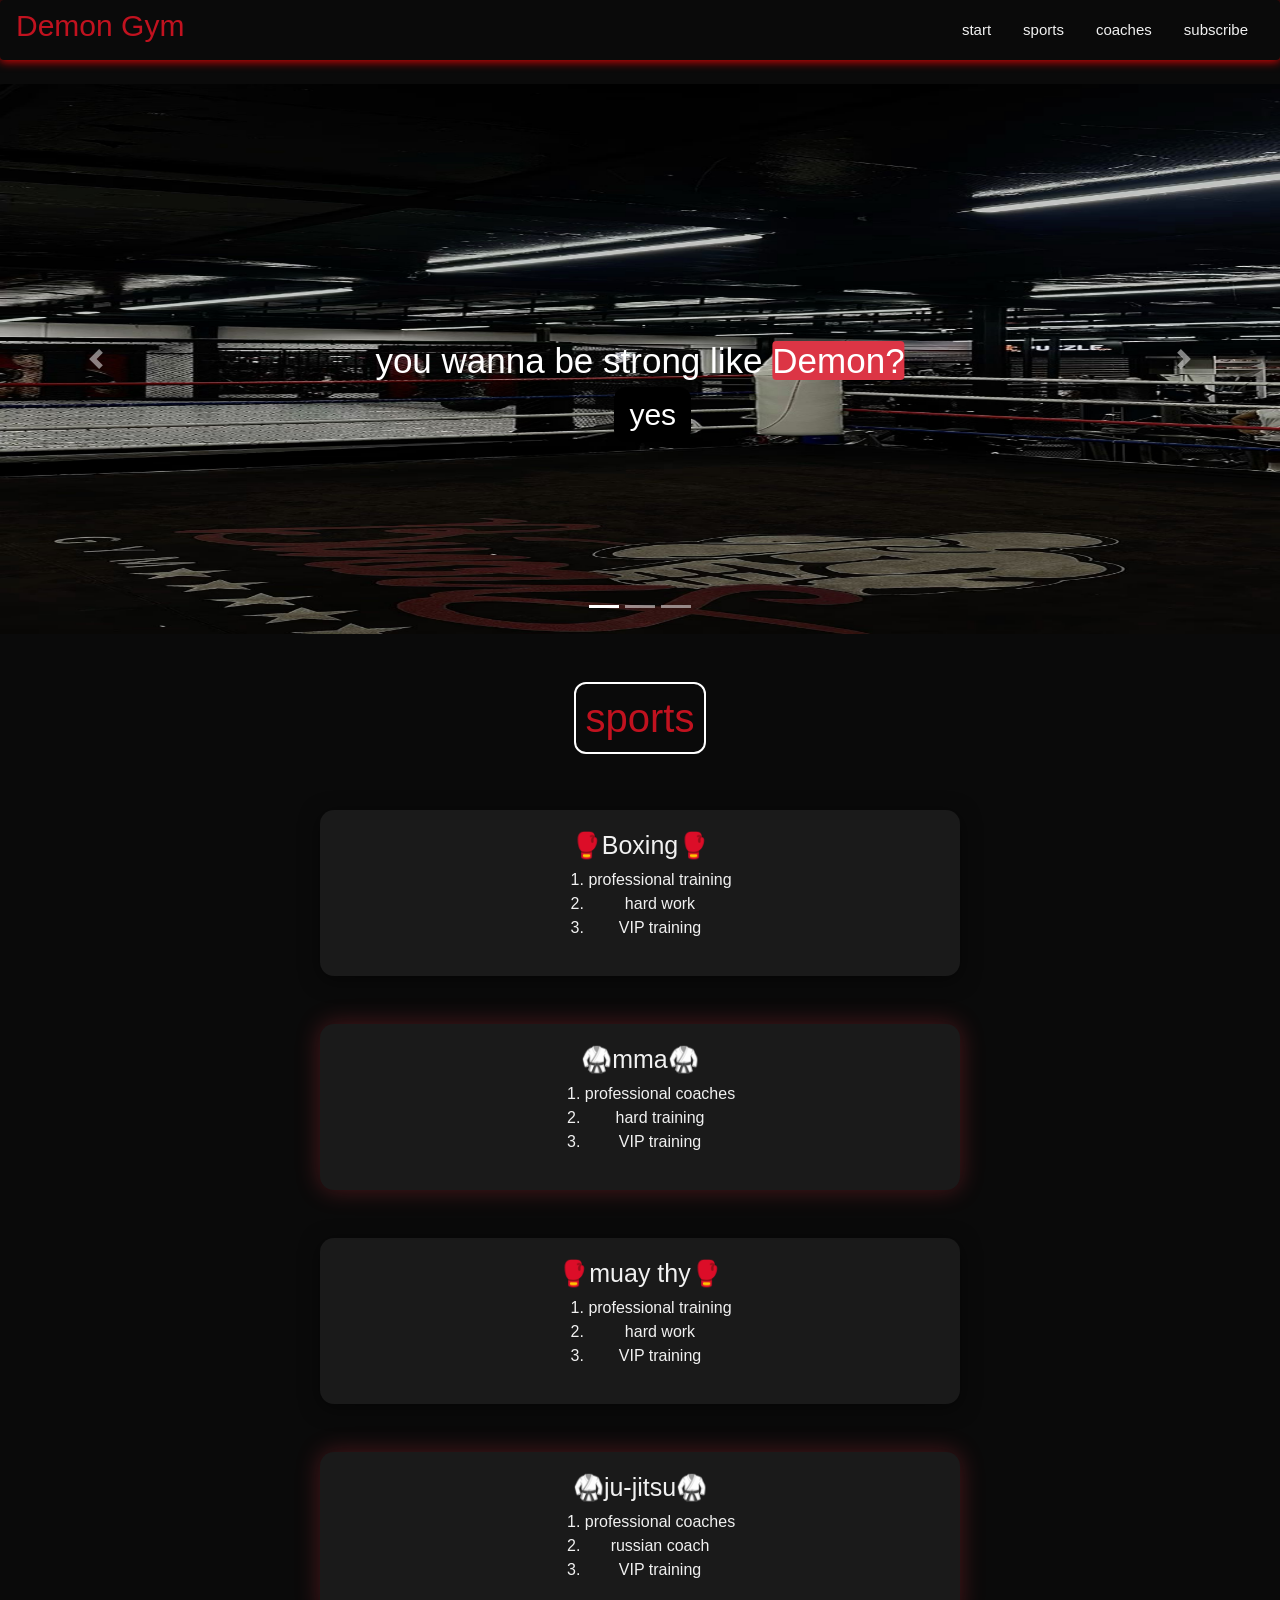
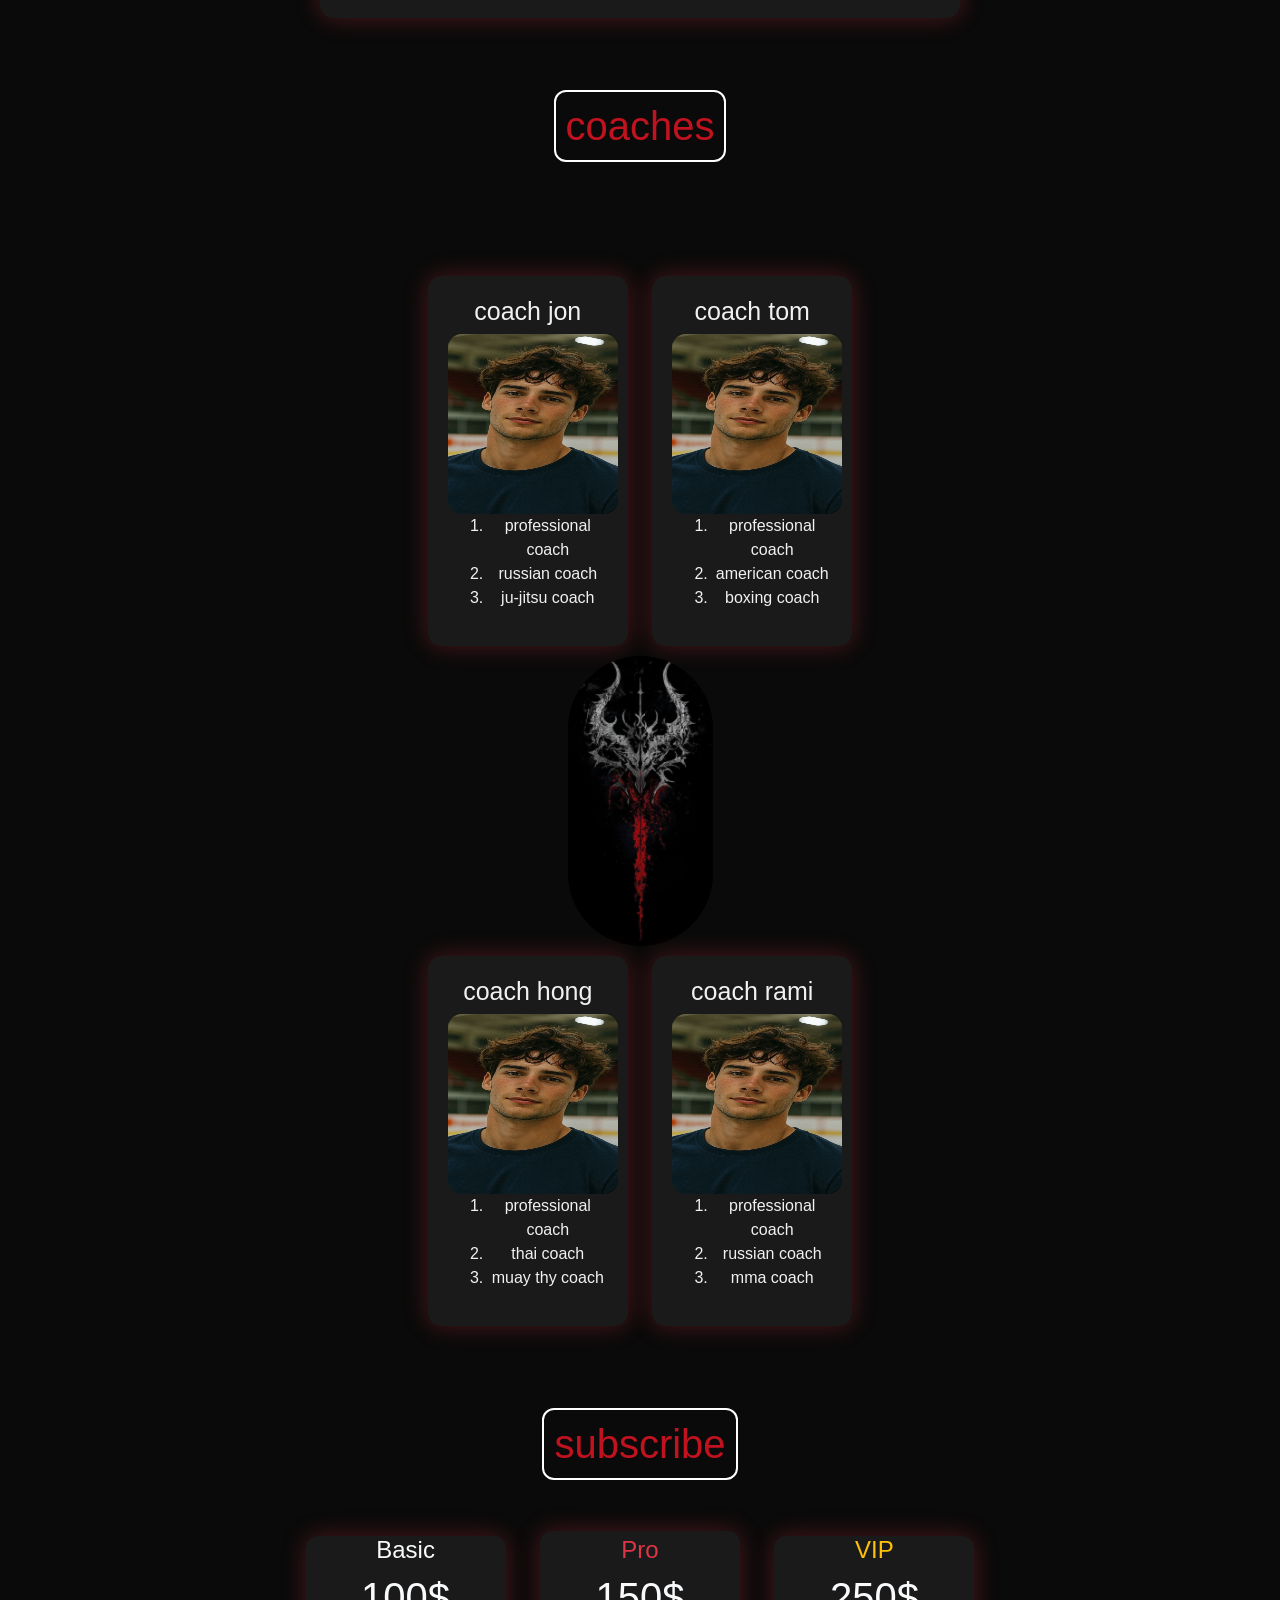
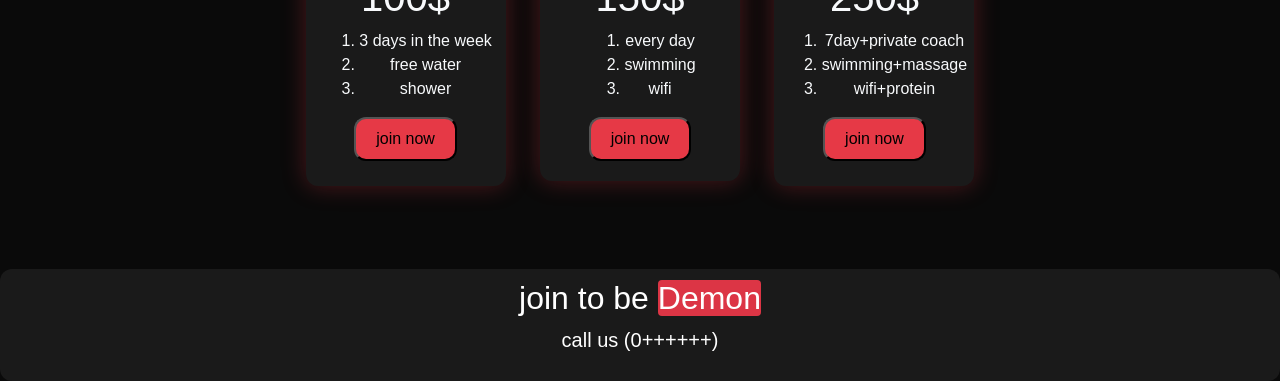
==== index.html @ 1b1bb08b "Add files via upload" ====
<!DOCTYPE html>
<html lang="en">

<head>
    <meta charset="UTF-8">
    <meta name="viewport" content="width=device-width, initial-scale=1.0">
    <link rel="stylesheet" href="css/bootstrap.css">
    <script src="js/jquery.slim.3.7.1.js"></script>
    <script src="js/jquery3.7.1.js"></script>
    <script src="js/bootstrap.bundle.js"></script>
    <title>demon Gym</title>
    <style>
        html{
            scroll-behavior: smooth;
        }
        body {
            background-color: #0a0a0a;
            

        }

        a {
            color: black;
            font-size: 15px;
        }

        #demo h2 {
            width: 100%;
            color: aquamarine;
        }
        #li a:hover{
            color: red;
            transform: scale(1.1);
            
        }
        #li{
            
            display: inline-block;
            color: white;
            background-color: rgb(0, 0, 0); 
            border-radius: 12px;
        }
        #li a{
            color: white;
            font-size: clamp(18px,4vw,30px);
            padding: 5px 15px 5px 15px;
            text-decoration: none;
            transition: 0.3s;
            display: inline-block;
        }
        a:hover{
            transform: scale(1.1);
        }
        #card1{
            
            width: 50%;
            text-align: center;
            margin: auto;
        }
        #s1{
        
         background-color: #1a1a1a;
         border-radius: 14px;
         padding: 20px;
         
         text-align: center;
         box-shadow: 0 4px 20px rgba(0, 0, 0, 0.5);
         color: #f1f1f1;
        }
        #s2{
            
            background-color: #1a1a1a;
            border-radius: 14px;
            padding: 20px;
            
            text-align: center;
            box-shadow: 0 0 25px rgba(230, 57, 70, 0.3);
            color: #f1f1f1;
        }
        ol{
            display: inline-block;
        }
        #s1:hover{
            transform: scaleY(1.1);
        }
         #s2:hover{
            transform: scaleY(1.1);
        }
        .a1{
         display: inline-block;
         background-color: #1a1a1a;
         border-radius: 14px;
         padding: 20px;
         width: 200px;
         text-align: center;
         box-shadow: 0 0 25px rgba(230, 57, 70, 0.3);
         color: #f1f1f1;
         margin: 10px;
         
        }
        .a2{
         display: inline-block;
         background-color: #1a1a1a;
         border-radius: 14px;
         padding: 20px;
         width: 200px;
         text-align: center;
         box-shadow: 0 0 25px rgba(230, 57, 70, 0.3);
         color: #f1f1f1;
         margin: 10px;
         
        }
        .im img{
            width:"350px";
            height: 290px;
            border-radius: 200px;
             display: inline-block;
             
            
            
        }
        .a3{
            display: inline-block;  
         background-color: #1a1a1a;
         border-radius: 14px;
         padding: 20px;
         width: 200px;
         text-align: center;
         box-shadow: 0 0 25px rgba(230, 57, 70, 0.3);
         color: #f1f1f1;
        margin: 10px;
        }
        .a4{
         display: inline-block;
         background-color: #1a1a1a;
         border-radius: 14px;
         padding: 20px;
         width: 200px;
         text-align: center;
         box-shadow: 0 0 25px rgba(230, 57, 70, 0.3);
         color: #f1f1f1;
         margin: 10px;
        }
          .s3{
            color: #f8fafc;
            
            display: inline-block;
            width: 200px;
            height: 250px;
            background-color: #1a1a1a;
            border-radius: 12px;
            margin: 15px;
            box-shadow: 0 0 25px rgba(230, 57, 70, 0.3);
            
        }
        ol{
            text-align: center;
            display: inline-block;
        }
       .s3:hover{
        transform: translateY(-5px);
       }
        .bot button{
            background-color:#e63946;
            border-radius: 12px;
            padding: 8px 20px;
            width: auto;
            cursor: pointer;
        }
        .bot:hover{
            transform: translateY(-1px);
        }
        footer{
        background-color: #1a1a1a; 
        text-align: center; 
        color: #ffffff;    
        font-size: 20px;
        border-radius: 12px; 
        padding: 10px;
        }
    </style>
</head>

<body>
    <div>
        <nav class="navbar navbar-expand-sm  rounded d-flex justify-content-between" style="color: #111111; box-shadow: 0 2px 10px rgba(255, 5, 5, 0.8)">
            <h1 style="font-size: 30px; color: #C1121F;">Demon Gym</h1>
            <div class=" rounded">
                <ul class="navbar-nav d-flex flex-row">
                    <li class="nav-item mx-2"> <a class="nav-link" href="#e1" style="color: #f1f1f1">start</a> </li>
                    <li class="nav-item mx-2"> <a class="nav-link" href="#e2" style="color: #f1f1f1">sports</a> </li>
                    <li class="nav-item mx-2"> <a class="nav-link" href="#e3" style="color: #f1f1f1">coaches</a> </li>
                    <li class="nav-item mx-2"> <a class="nav-link" href="#e4" style="color: #f1f1f1">subscribe</a> </li>
                </ul>
        </nav>
     </div>
     </div> <br>
   
    <div id="demo" class="carousel slide" data-ride="carousel" style="position: relative; width: 100%;" itemid="e1">
        <ul class="carousel-indicators">
            <li data-target="#demo" data-slide-to="0" class="active"></li>
            <li data-target="#demo" data-slide-to="1"></li>
            <li data-target="#demo" data-slide-to="2"></li>
        </ul>
        <div class="carousel-inner">
            <div class="carousel-item active"><img src="images/Boxing(JPG).jpg" alt="" width="100%" height="550"></div>
            <div class="carousel-item"><img src="images/_sofiiiliiikoo_(JPG).jpg" alt="" width="100%" height="550">
            </div>
            <div class="carousel-item"><img src="images/Tauan Feitoza(JPG).jpg" alt="" width="100%" height="550"></div>
        </div> <a class="carousel-control-prev" href="#demo" data-slide="prev"> <span
                class="carousel-control-prev-icon"></span> </a> <a class="carousel-control-next" href="#demo"
            data-slide="next"> <span class="carousel-control-next-icon"></span> </a>
        <div style="position: absolute; bottom: 40%; left: 50%; ">
            <h2 style="color: white; font-size: clamp(20px,4vw,35px); white-space:nowrap; transform:translateX(-50%);">you wanna be strong like <span
                    class="bg-danger rounded">Demon?</span> </h2><br>
        </div>
        <div style="position: absolute; bottom: 35%; left: 48%; " id="li"> <a href="#e4">yes</a> </div>
    </div>
    </div>
    </div>
    <br><br>
    <!-- shapter2 -->
     <div class="text-center">
     <h1 style="  border: 2px solid white; display: inline-block; color:#C1121F ; padding: 10px; border-radius: 12px;" id="e2">sports</h1>
     </div>
     <br><br>
     <div id="card1" class="text-center">
    <div id="s1">
        <h2 style="text-align: center; font-size: 25px">🥊Boxing🥊</h2>
           <ol>
             <li>professional training </li>
             <li>hard work</li>
             <li>VIP training</li>
            </ol>
        </div>
        <br><br>
        <div id="s2">
                 <h2 style="text-align: center;font-size: 25px ">🥋mma🥋</h2>
            <ol>
                <li>professional coaches</li>
                <li>hard training</li>
                <li>VIP training</li>
            </ol>
             </div>
             <br><br>
              <div id="s1">
        <h2 style="text-align: center; font-size: 25px;">🥊muay thy🥊</h2>
           <ol>
             <li>professional training </li>
             <li>hard work</li>
             <li>VIP training</li>
            </ol>
        </div>
        <br><br>
        <div id="s2">
                 <h2 style="text-align: center; font-size: 25px">🥋ju-jitsu🥋</h2>
            <ol>
                <li>professional coaches</li>
                <li>russian coach</li>
                <li>VIP training</li>
            </ol>
             </div>
     </div>
     <br><br><br>
     <!-- shapter3 -->
      <div class="text-center">
        <h1 style="  border: 2px solid white; display: inline-block; color:#C1121F ;  padding: 10px; border-radius: 12px;" id="e3">coaches</h1>
        </div>
        <br><br>
      <div class="text-center">
        <br><br>
        <div class="a1">
                <h2 style="text-align: center; font-size: 25px">coach jon</h2>
            <img src="images/5861453328007499520.jpg" alt="" width="170px" height="180px" style="border-radius: 14px; display: inline-block;">
            
            <ol>
                <li>professional coach</li>
                <li>russian coach</li>
                <li>ju-jitsu coach</li>
            </ol>

             
            </div>
                 <div class="a2">
                <h2 style="text-align: center; font-size: 25px">coach tom</h2>
            <img src="images/5861453328007499520.jpg" alt="" width="170px" height="180px" style="border-radius: 14px; display: inline-block; ">
            
            <ol>
                <li>professional coach</li>
                <li>american coach</li>
                <li>boxing coach</li>
            </ol>
          
            </div>

            
              <div class="im">
                <img src="images/5850385059846754343.jpg" alt="" >
            </div>
            
                 <div class="a3">
                <h2 style="text-align: center; font-size: 25px">coach hong</h2>
            <img src="images/5861453328007499520.jpg" alt="" width="170px" height="180px" style="border-radius: 14px; display: inline-block; ">
            
            <ol>
                <li>professional coach</li>
                <li>thai coach</li>
                <li>muay thy coach</li>
            </ol>
          
            </div>
                 <div class="a4">
                <h2 style="text-align: center; font-size: 25px">coach rami</h2>
            <img src="images/5861453328007499520.jpg" alt="" width="170px" height="180px" style="border-radius: 14px; display: inline-block; ">
            
            <ol>
                <li>professional coach</li>
                <li>russian coach</li>
                <li>mma coach</li>
            </ol>
          
            </div>
            
            

      </div>
      <br><br><br>
      <!-- shapter4 -->
       <div class="text-center">
        <h1 style="  border: 2px solid white; display: inline-block; color:#C1121F ; padding: 10px; border-radius: 12px;" id="e4">subscribe</h1>
        </div>
        <section class="text-center container table p-1" id="a2">
       
        <br>
     <div class="s3">
        <h4>Basic</h4>
        <h1>100$</h1>
        <ol>
            <li>3 days in the week</li>
            <li>free water</li>
            <li>shower</li>
        </ol><br>
        <div class="bot">
        <button >join now</button>
        </div>
     </div>
    
     <div class="s3" style=" padding: 5px 0 5px 0;">
        <h4 class="text-danger">Pro</h4>
        <h1>150$</h1>
        <ol>
            <li> every day</li>
            <li>swimming</li>
            <li>wifi</li>
        </ol> <br>
        <div class="bot">
        <button >join now</button>
        </div>
     </div>
      <div class="s3">
        <h4 class="text-warning">VIP</h4>
        <h1>250$</h1>
        <ol>
            <li>  7day+private coach</li>
            <li>swimming+massage</li>
            <li>wifi+protein</li>
        </ol> <br>
        <div class="bot">
        <button >join now</button>
        </div>
     </div>
     </section>
     <br><br>
     <!-- shapter5 -->
      
      <footer>
        <h2>join to be <span class="bg-danger rounded">Demon</span></h2>
        <p>call us (0++++++)</p>
      </footer>
      
</body>

</html>
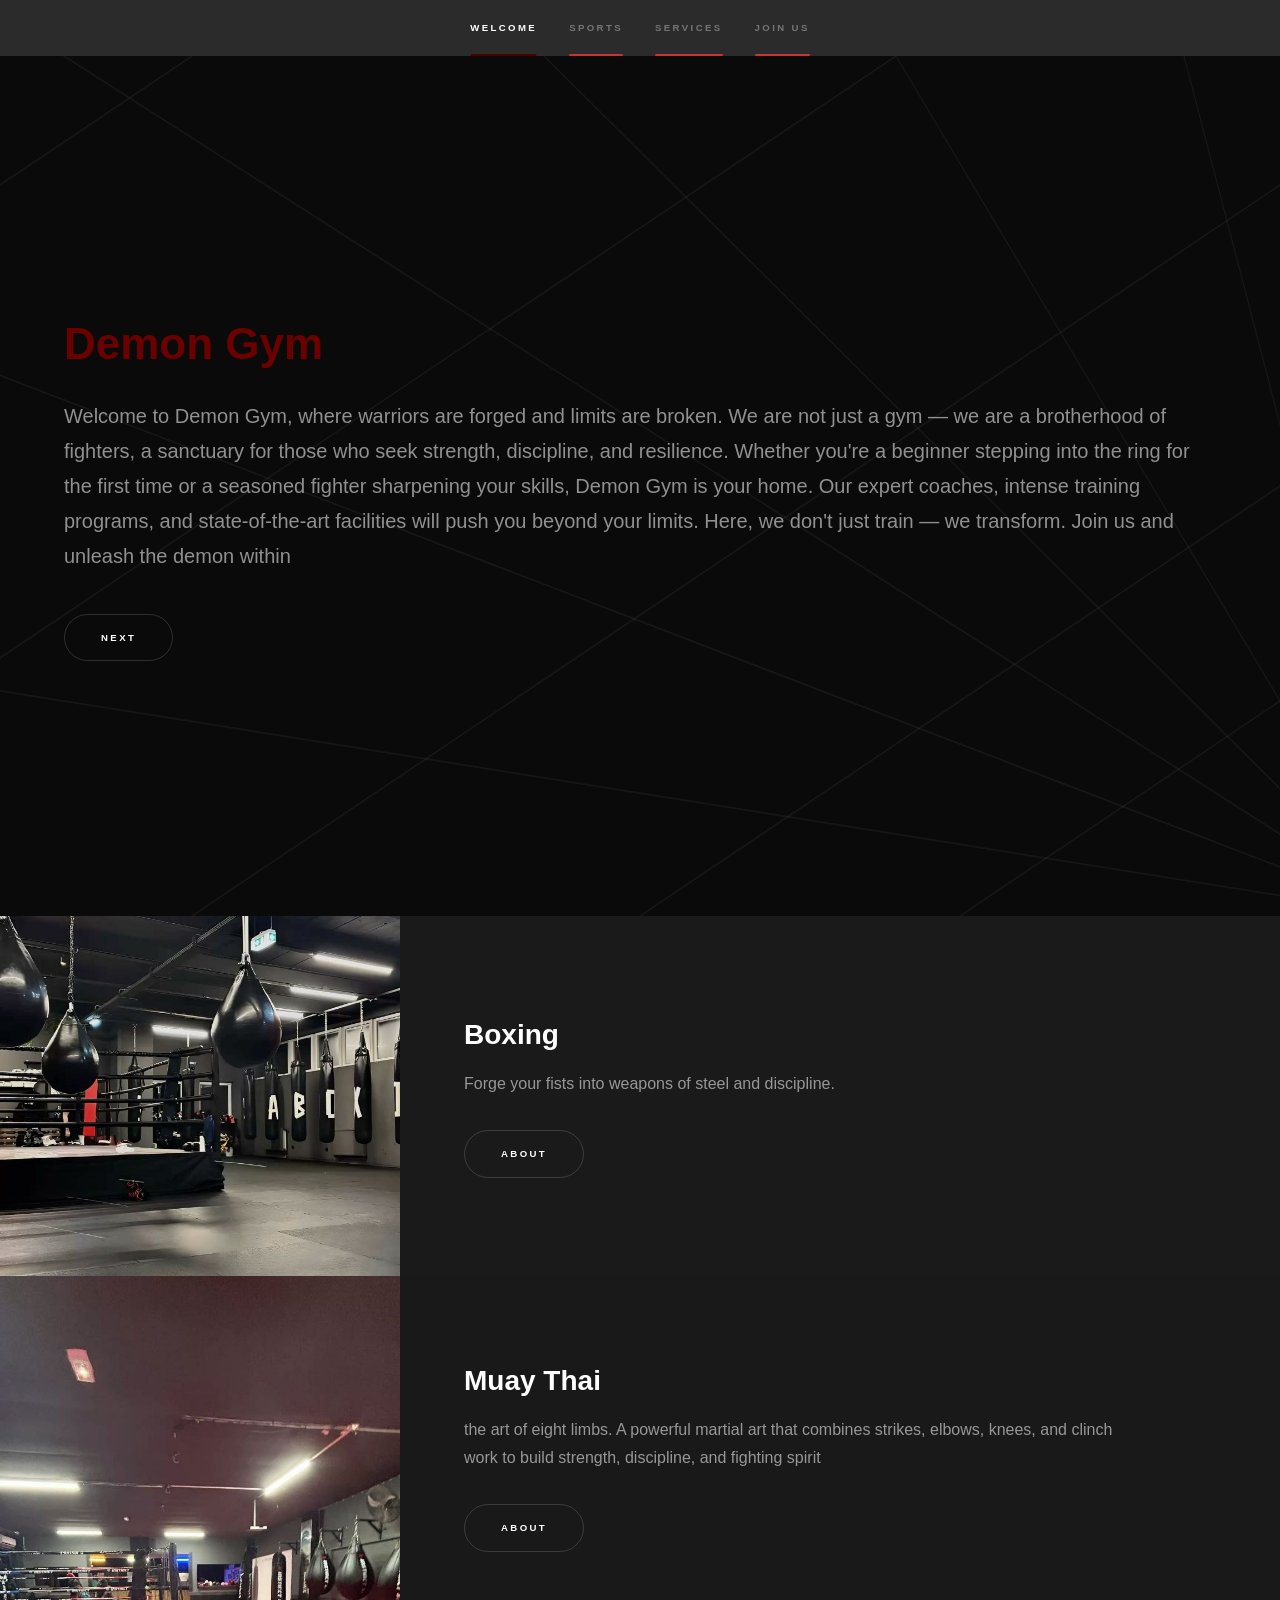
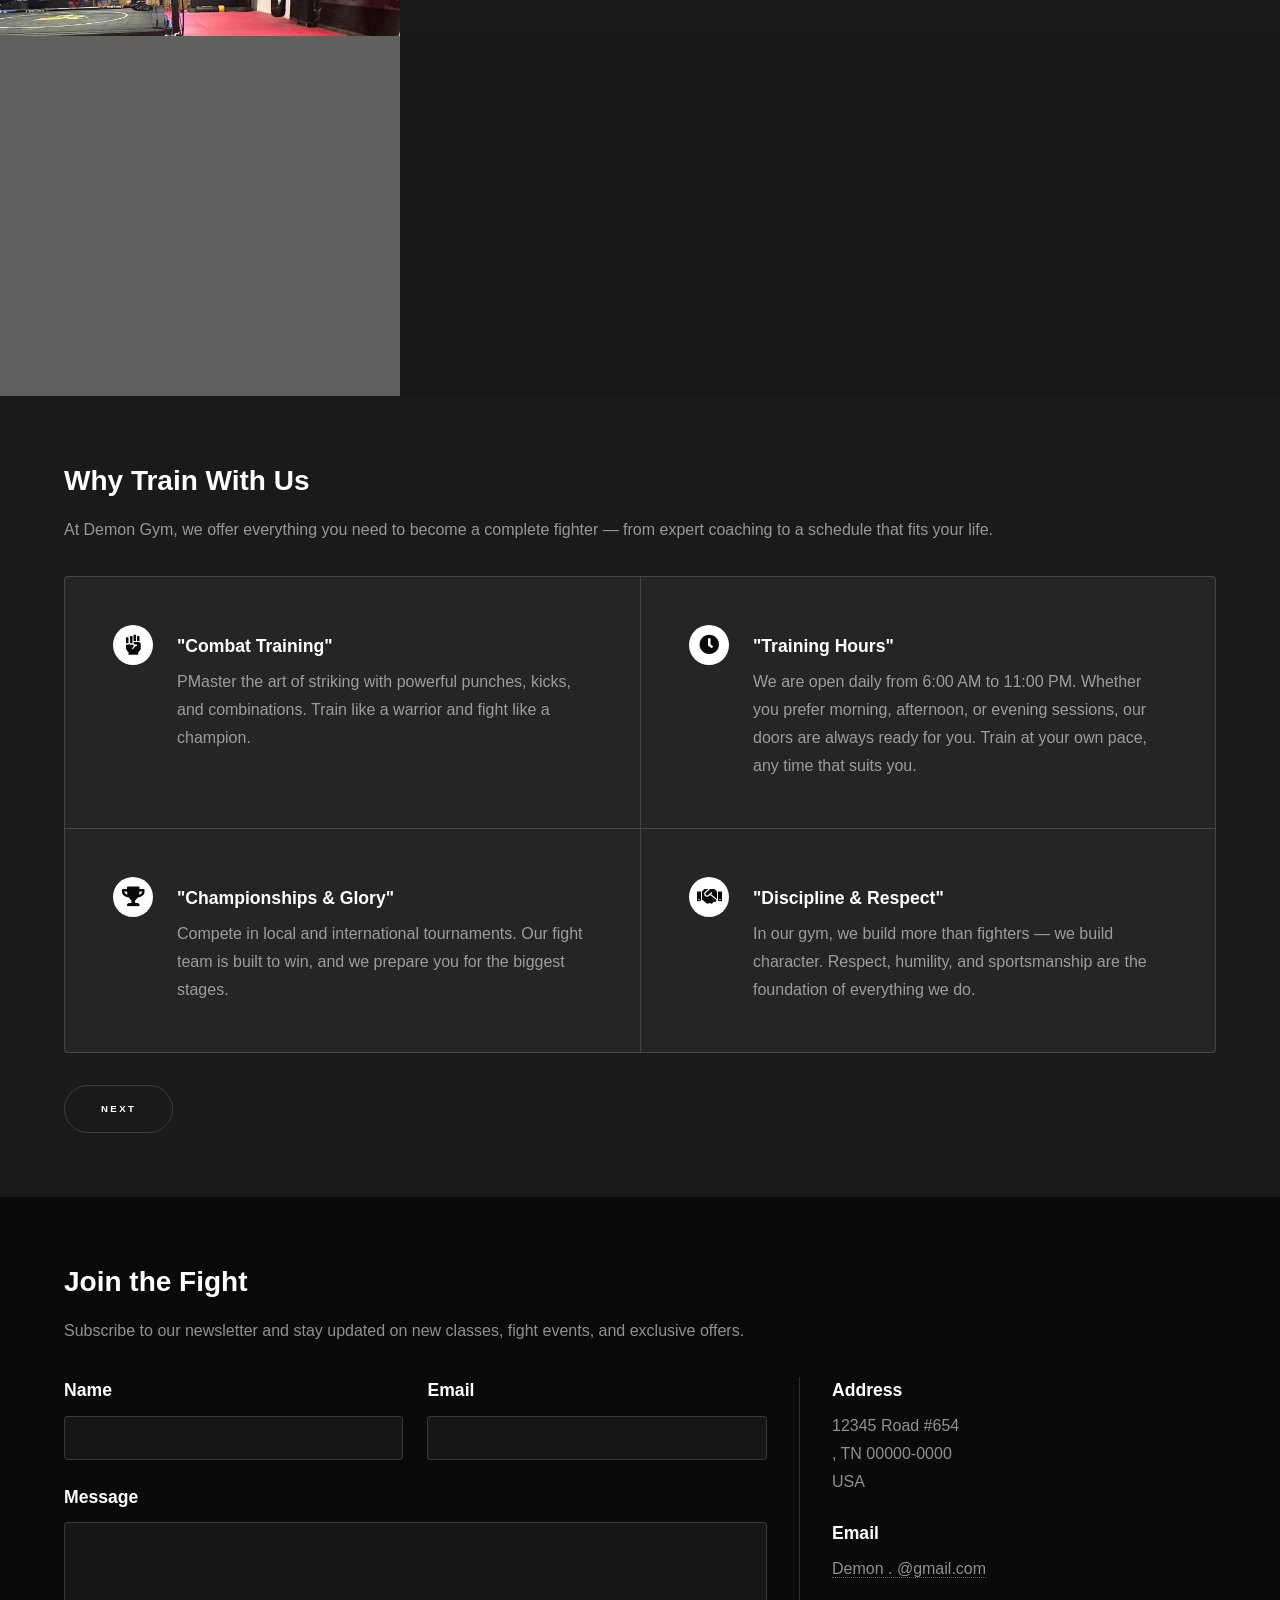
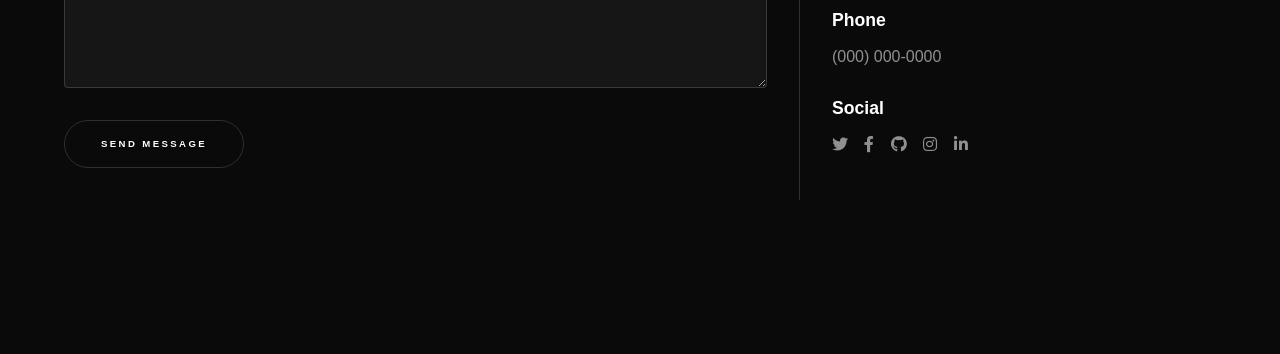
==== commit a0c9b5ef: "Add files via upload" ====
--- a/index.html
+++ b/index.html
@@ -1,383 +1,199 @@
-<!DOCTYPE html>
-<html lang="en">
+<!DOCTYPE HTML>
+<!--
+	Hyperspace by HTML5 UP
+	html5up.net | @ajlkn
+	Free for personal and commercial use under the CCA 3.0 license (html5up.net/license)
+-->
+<html>
+	<head>
+		<title>Demon Gym - Unleash Your Inner Beast</title>
+		<meta charset="utf-8" />
+		<meta name="viewport" content="width=device-width, initial-scale=1, user-scalable=no" />
+		<link rel="stylesheet" href="assets/css/main.css" />
+		<noscript><link rel="stylesheet" href="assets/css/noscript.css" /></noscript>
+	</head>
+	<body class="is-preload">
 
-<head>
-    <meta charset="UTF-8">
-    <meta name="viewport" content="width=device-width, initial-scale=1.0">
-    <link rel="stylesheet" href="css/bootstrap.css">
-    <script src="js/jquery.slim.3.7.1.js"></script>
-    <script src="js/jquery3.7.1.js"></script>
-    <script src="js/bootstrap.bundle.js"></script>
-    <title>demon Gym</title>
-    <style>
-        html{
-            scroll-behavior: smooth;
-        }
-        body {
-            background-color: #0a0a0a;
-            
+		<!-- Sidebar -->
+			<section id="sidebar">
+				<div class="inner">
+					<nav>
+						<ul>
+							<li><a href="#intro">Welcome</a></li>
+							<li><a href="#one">Sports</a></li>
+							<li><a href="#two">Services</a></li>
+							<li><a href="#three">join us</a></li>
+						</ul>
+					</nav>
+				</div>
+			</section>
 
-        }
+		<!-- Wrapper -->
+			<div id="wrapper">
 
-        a {
-            color: black;
-            font-size: 15px;
-        }
+				<!-- Intro -->
+					<section id="intro" class="wrapper style1 fullscreen fade-up">
+						<div class="inner">
+							<h1 style="color: #6B0000;">Demon Gym</h1>
+							<p>Welcome to Demon Gym, where warriors are forged and limits are broken. We are not just a gym — we are a brotherhood of fighters, a sanctuary for those who seek strength, discipline, and resilience. Whether you're a beginner stepping into the ring for the first time or a seasoned fighter sharpening your skills, Demon Gym is your home. Our expert coaches, intense training programs, and state-of-the-art facilities will push you beyond your limits. Here, we don't just train — we transform. Join us and unleash the demon within</p>
+							<ul class="actions">
+								<li><a href="#one" class="button scrolly">Next</a></li>
+							</ul>
+						</div>
+					</section>
 
-        #demo h2 {
-            width: 100%;
-            color: aquamarine;
-        }
-        #li a:hover{
-            color: red;
-            transform: scale(1.1);
-            
-        }
-        #li{
-            
-            display: inline-block;
-            color: white;
-            background-color: rgb(0, 0, 0); 
-            border-radius: 12px;
-        }
-        #li a{
-            color: white;
-            font-size: clamp(18px,4vw,30px);
-            padding: 5px 15px 5px 15px;
-            text-decoration: none;
-            transition: 0.3s;
-            display: inline-block;
-        }
-        a:hover{
-            transform: scale(1.1);
-        }
-        #card1{
-            
-            width: 50%;
-            text-align: center;
-            margin: auto;
-        }
-        #s1{
-        
-         background-color: #1a1a1a;
-         border-radius: 14px;
-         padding: 20px;
-         
-         text-align: center;
-         box-shadow: 0 4px 20px rgba(0, 0, 0, 0.5);
-         color: #f1f1f1;
-        }
-        #s2{
-            
-            background-color: #1a1a1a;
-            border-radius: 14px;
-            padding: 20px;
-            
-            text-align: center;
-            box-shadow: 0 0 25px rgba(230, 57, 70, 0.3);
-            color: #f1f1f1;
-        }
-        ol{
-            display: inline-block;
-        }
-        #s1:hover{
-            transform: scaleY(1.1);
-        }
-         #s2:hover{
-            transform: scaleY(1.1);
-        }
-        .a1{
-         display: inline-block;
-         background-color: #1a1a1a;
-         border-radius: 14px;
-         padding: 20px;
-         width: 200px;
-         text-align: center;
-         box-shadow: 0 0 25px rgba(230, 57, 70, 0.3);
-         color: #f1f1f1;
-         margin: 10px;
-         
-        }
-        .a2{
-         display: inline-block;
-         background-color: #1a1a1a;
-         border-radius: 14px;
-         padding: 20px;
-         width: 200px;
-         text-align: center;
-         box-shadow: 0 0 25px rgba(230, 57, 70, 0.3);
-         color: #f1f1f1;
-         margin: 10px;
-         
-        }
-        .im img{
-            width:"350px";
-            height: 290px;
-            border-radius: 200px;
-             display: inline-block;
-             
-            
-            
-        }
-        .a3{
-            display: inline-block;  
-         background-color: #1a1a1a;
-         border-radius: 14px;
-         padding: 20px;
-         width: 200px;
-         text-align: center;
-         box-shadow: 0 0 25px rgba(230, 57, 70, 0.3);
-         color: #f1f1f1;
-        margin: 10px;
-        }
-        .a4{
-         display: inline-block;
-         background-color: #1a1a1a;
-         border-radius: 14px;
-         padding: 20px;
-         width: 200px;
-         text-align: center;
-         box-shadow: 0 0 25px rgba(230, 57, 70, 0.3);
-         color: #f1f1f1;
-         margin: 10px;
-        }
-          .s3{
-            color: #f8fafc;
-            
-            display: inline-block;
-            width: 200px;
-            height: 250px;
-            background-color: #1a1a1a;
-            border-radius: 12px;
-            margin: 15px;
-            box-shadow: 0 0 25px rgba(230, 57, 70, 0.3);
-            
-        }
-        ol{
-            text-align: center;
-            display: inline-block;
-        }
-       .s3:hover{
-        transform: translateY(-5px);
-       }
-        .bot button{
-            background-color:#e63946;
-            border-radius: 12px;
-            padding: 8px 20px;
-            width: auto;
-            cursor: pointer;
-        }
-        .bot:hover{
-            transform: translateY(-1px);
-        }
-        footer{
-        background-color: #1a1a1a; 
-        text-align: center; 
-        color: #ffffff;    
-        font-size: 20px;
-        border-radius: 12px; 
-        padding: 10px;
-        }
-    </style>
-</head>
+				<!-- One -->
+					<section id="one" class="wrapper style2 spotlights">
+						<section>
+							<a href="#" class="image"><img src="images/5963151088355577092.jpg" alt="" data-position="center center" /></a>
+							<div class="content">
+								<div class="inner">
+									<h2>Boxing</h2>
+									<p>Forge your fists into weapons of steel and discipline.</p>
+									<ul class="actions">
+										<li><a href="step1.html" class="button">about</a></li>
+									</ul>
+								</div>
+							</div>
+						</section>
+						<section>
+							<a href="#" class="image"><img src="images/5963151088355577091.jpg" alt="" data-position="top center" /></a>
+							<div class="content">
+								<div class="inner">
+									<h2>Muay Thai</h2>
+									<p>the art of eight limbs. A powerful martial art that combines strikes, elbows, knees, and clinch work to build strength, discipline, and fighting spirit</p>
+									<ul class="actions">
+										<li><a href="step2.html" class="button">about</a></li>
+									</ul>
+								</div>
+							</div>
+						</section>
+						<section>
+							<a href="#" class="image"><img src="images/5963151088355577093.jpg" alt="" data-position="25% 25%" /></a>
+							<div class="content">
+								<div class="inner">
+									<h2>MMA</h2>
+									<p> the ultimate combat sport. A dynamic fusion of striking, grappling, and submissions from multiple martial arts disciplines, designed to build complete fighters with unmatched versatility and mental toughness."</p>
+									<ul class="actions">
+										<li><a href="step3.html" class="button">about</a></li>
+									</ul>
+								</div>
+							</div>
+						</section>
+					</section>
 
-<body>
-    <div>
-        <nav class="navbar navbar-expand-sm  rounded d-flex justify-content-between" style="color: #111111; box-shadow: 0 2px 10px rgba(255, 5, 5, 0.8)">
-            <h1 style="font-size: 30px; color: #C1121F;">Demon Gym</h1>
-            <div class=" rounded">
-                <ul class="navbar-nav d-flex flex-row">
-                    <li class="nav-item mx-2"> <a class="nav-link" href="#e1" style="color: #f1f1f1">start</a> </li>
-                    <li class="nav-item mx-2"> <a class="nav-link" href="#e2" style="color: #f1f1f1">sports</a> </li>
-                    <li class="nav-item mx-2"> <a class="nav-link" href="#e3" style="color: #f1f1f1">coaches</a> </li>
-                    <li class="nav-item mx-2"> <a class="nav-link" href="#e4" style="color: #f1f1f1">subscribe</a> </li>
-                </ul>
-        </nav>
-     </div>
-     </div> <br>
-   
-    <div id="demo" class="carousel slide" data-ride="carousel" style="position: relative; width: 100%;" itemid="e1">
-        <ul class="carousel-indicators">
-            <li data-target="#demo" data-slide-to="0" class="active"></li>
-            <li data-target="#demo" data-slide-to="1"></li>
-            <li data-target="#demo" data-slide-to="2"></li>
-        </ul>
-        <div class="carousel-inner">
-            <div class="carousel-item active"><img src="images/Boxing(JPG).jpg" alt="" width="100%" height="550"></div>
-            <div class="carousel-item"><img src="images/_sofiiiliiikoo_(JPG).jpg" alt="" width="100%" height="550">
-            </div>
-            <div class="carousel-item"><img src="images/Tauan Feitoza(JPG).jpg" alt="" width="100%" height="550"></div>
-        </div> <a class="carousel-control-prev" href="#demo" data-slide="prev"> <span
-                class="carousel-control-prev-icon"></span> </a> <a class="carousel-control-next" href="#demo"
-            data-slide="next"> <span class="carousel-control-next-icon"></span> </a>
-        <div style="position: absolute; bottom: 40%; left: 50%; ">
-            <h2 style="color: white; font-size: clamp(20px,4vw,35px); white-space:nowrap; transform:translateX(-50%);">you wanna be strong like <span
-                    class="bg-danger rounded">Demon?</span> </h2><br>
-        </div>
-        <div style="position: absolute; bottom: 35%; left: 48%; " id="li"> <a href="#e4">yes</a> </div>
-    </div>
-    </div>
-    </div>
-    <br><br>
-    <!-- shapter2 -->
-     <div class="text-center">
-     <h1 style="  border: 2px solid white; display: inline-block; color:#C1121F ; padding: 10px; border-radius: 12px;" id="e2">sports</h1>
-     </div>
-     <br><br>
-     <div id="card1" class="text-center">
-    <div id="s1">
-        <h2 style="text-align: center; font-size: 25px">🥊Boxing🥊</h2>
-           <ol>
-             <li>professional training </li>
-             <li>hard work</li>
-             <li>VIP training</li>
-            </ol>
-        </div>
-        <br><br>
-        <div id="s2">
-                 <h2 style="text-align: center;font-size: 25px ">🥋mma🥋</h2>
-            <ol>
-                <li>professional coaches</li>
-                <li>hard training</li>
-                <li>VIP training</li>
-            </ol>
-             </div>
-             <br><br>
-              <div id="s1">
-        <h2 style="text-align: center; font-size: 25px;">🥊muay thy🥊</h2>
-           <ol>
-             <li>professional training </li>
-             <li>hard work</li>
-             <li>VIP training</li>
-            </ol>
-        </div>
-        <br><br>
-        <div id="s2">
-                 <h2 style="text-align: center; font-size: 25px">🥋ju-jitsu🥋</h2>
-            <ol>
-                <li>professional coaches</li>
-                <li>russian coach</li>
-                <li>VIP training</li>
-            </ol>
-             </div>
-     </div>
-     <br><br><br>
-     <!-- shapter3 -->
-      <div class="text-center">
-        <h1 style="  border: 2px solid white; display: inline-block; color:#C1121F ;  padding: 10px; border-radius: 12px;" id="e3">coaches</h1>
-        </div>
-        <br><br>
-      <div class="text-center">
-        <br><br>
-        <div class="a1">
-                <h2 style="text-align: center; font-size: 25px">coach jon</h2>
-            <img src="images/5861453328007499520.jpg" alt="" width="170px" height="180px" style="border-radius: 14px; display: inline-block;">
-            
-            <ol>
-                <li>professional coach</li>
-                <li>russian coach</li>
-                <li>ju-jitsu coach</li>
-            </ol>
+				<!-- Two -->
+					<section id="two" class="wrapper style3 fade-up">
+						<div class="inner">
+							<h2>Why Train With Us</h2>
+							<p>At Demon Gym, we offer everything you need to become a complete fighter — from expert coaching to a schedule that fits your life.</p>
+							<div class="features">
+								<section>
+									<span class="icon solid major fa-fist-raised"></span>
+									<h3>"Combat Training"</h3>
+									<p>PMaster the art of striking with powerful punches, kicks, and combinations. Train like a warrior and fight like a champion.</p>
+								</section>
+								<section>
+									<span class="icon solid major  fa-clock"></span>
+									<h3>"Training Hours"</h3>
+									<p>We are open daily from 6:00 AM to 11:00 PM. Whether you prefer morning, afternoon, or evening sessions, our doors are always ready for you. Train at your own pace, any time that suits you.</p>
+								</section>
+								<section>
+									<span class="icon solid major  fa-trophy"></span>
+									<h3>"Championships & Glory"</h3>
+									<p>Compete in local and international tournaments. Our fight team is built to win, and we prepare you for the biggest stages.</p>
+								</section>
+								<section>
+									<span class="icon solid major fa-handshake"></span>
+									<h3>"Discipline & Respect"</h3>
+									<p>In our gym, we build more than fighters — we build character. Respect, humility, and sportsmanship are the foundation of everything we do.</p>
+								</section>
+								
+							</div>
+							<ul class="actions">
+								<li><a href="generic.html" class="button">Next</a></li>
+							</ul>
+						</div>
+					</section>
 
-             
-            </div>
-                 <div class="a2">
-                <h2 style="text-align: center; font-size: 25px">coach tom</h2>
-            <img src="images/5861453328007499520.jpg" alt="" width="170px" height="180px" style="border-radius: 14px; display: inline-block; ">
-            
-            <ol>
-                <li>professional coach</li>
-                <li>american coach</li>
-                <li>boxing coach</li>
-            </ol>
-          
-            </div>
+				<!-- Three -->
+					<section id="three" class="wrapper style1 fade-up">
+						<div class="inner">
+							<h2>Join the Fight</h2>
+							<p>Subscribe to our newsletter and stay updated on new classes, fight events, and exclusive offers.</p>
+							<div class="split style1">
+								<section>
+									<form method="post" action="#">
+										<div class="fields">
+											<div class="field half">
+												<label for="name">Name</label>
+												<input type="text" name="name" id="name" />
+											</div>
+											<div class="field half">
+												<label for="email">Email</label>
+												<input type="text" name="email" id="email" />
+											</div>
+											<div class="field">
+												<label for="message">Message</label>
+												<textarea name="message" id="message" rows="5"></textarea>
+											</div>
+										</div>
+										<ul class="actions">
+											<li><a href="" class="button submit">Send Message</a></li>
+										</ul>
+									</form>
+								</section>
+								<section>
+									<ul class="contact">
+										<li>
+											<h3>Address</h3>
+											<span>12345  Road #654<br />
+										     , TN 00000-0000<br />
+											USA</span>
+										</li>
+										<li>
+											<h3>Email</h3>
+											<a href="#">Demon . @gmail.com</a>
+										</li>
+										<li>
+											<h3>Phone</h3>
+											<span>(000) 000-0000</span>
+										</li>
+										<li>
+											<h3>Social</h3>
+											<ul class="icons">
+												<li><a href="#" class="icon brands fa-twitter"><span class="label">Twitter</span></a></li>
+												<li><a href="#" class="icon brands fa-facebook-f"><span class="label">Facebook</span></a></li>
+												<li><a href="#" class="icon brands fa-github"><span class="label">GitHub</span></a></li>
+												<li><a href="#" class="icon brands fa-instagram"><span class="label">Instagram</span></a></li>
+												<li><a href="#" class="icon brands fa-linkedin-in"><span class="label">LinkedIn</span></a></li>
+											</ul>
+										</li>
+									</ul>
+								</section>
+							</div>
+						</div>
+					</section>
 
-            
-              <div class="im">
-                <img src="images/5850385059846754343.jpg" alt="" >
-            </div>
-            
-                 <div class="a3">
-                <h2 style="text-align: center; font-size: 25px">coach hong</h2>
-            <img src="images/5861453328007499520.jpg" alt="" width="170px" height="180px" style="border-radius: 14px; display: inline-block; ">
-            
-            <ol>
-                <li>professional coach</li>
-                <li>thai coach</li>
-                <li>muay thy coach</li>
-            </ol>
-          
-            </div>
-                 <div class="a4">
-                <h2 style="text-align: center; font-size: 25px">coach rami</h2>
-            <img src="images/5861453328007499520.jpg" alt="" width="170px" height="180px" style="border-radius: 14px; display: inline-block; ">
-            
-            <ol>
-                <li>professional coach</li>
-                <li>russian coach</li>
-                <li>mma coach</li>
-            </ol>
-          
-            </div>
-            
-            
+			</div>
 
-      </div>
-      <br><br><br>
-      <!-- shapter4 -->
-       <div class="text-center">
-        <h1 style="  border: 2px solid white; display: inline-block; color:#C1121F ; padding: 10px; border-radius: 12px;" id="e4">subscribe</h1>
-        </div>
-        <section class="text-center container table p-1" id="a2">
-       
-        <br>
-     <div class="s3">
-        <h4>Basic</h4>
-        <h1>100$</h1>
-        <ol>
-            <li>3 days in the week</li>
-            <li>free water</li>
-            <li>shower</li>
-        </ol><br>
-        <div class="bot">
-        <button >join now</button>
-        </div>
-     </div>
-    
-     <div class="s3" style=" padding: 5px 0 5px 0;">
-        <h4 class="text-danger">Pro</h4>
-        <h1>150$</h1>
-        <ol>
-            <li> every day</li>
-            <li>swimming</li>
-            <li>wifi</li>
-        </ol> <br>
-        <div class="bot">
-        <button >join now</button>
-        </div>
-     </div>
-      <div class="s3">
-        <h4 class="text-warning">VIP</h4>
-        <h1>250$</h1>
-        <ol>
-            <li>  7day+private coach</li>
-            <li>swimming+massage</li>
-            <li>wifi+protein</li>
-        </ol> <br>
-        <div class="bot">
-        <button >join now</button>
-        </div>
-     </div>
-     </section>
-     <br><br>
-     <!-- shapter5 -->
-      
-      <footer>
-        <h2>join to be <span class="bg-danger rounded">Demon</span></h2>
-        <p>call us (0++++++)</p>
-      </footer>
-      
-</body>
+		<!-- Footer -->
+			<footer id="footer" class="wrapper style1-alt">
+				<div class="inner">
+					<ul class="menu">
+						
+					</ul>
+				</div>
+			</footer>
 
+		<!-- Scripts -->
+			<script src="assets/js/jquery.min.js"></script>
+			<script src="assets/js/jquery.scrollex.min.js"></script>
+			<script src="assets/js/jquery.scrolly.min.js"></script>
+			<script src="assets/js/browser.min.js"></script>
+			<script src="assets/js/breakpoints.min.js"></script>
+			<script src="assets/js/util.js"></script>
+			<script src="assets/js/main.js"></script>
+
+	</body>
 </html>
--- a/assets/css/main.css
+++ b/assets/css/main.css
@@ -0,0 +1,3909 @@
+@import url(fontawesome-all.min.css);
+
+/*
+	Hyperspace by HTML5 UP
+	html5up.net | @ajlkn
+	Free for personal and commercial use under the CCA 3.0 license (html5up.net/license)
+*/
+
+html, body, div, span, applet, object,
+iframe, h1, h2, h3, h4, h5, h6, p, blockquote,
+pre, a, abbr, acronym, address, big, cite,
+code, del, dfn, em, img, ins, kbd, q, s, samp,
+small, strike, strong, sub, sup, tt, var, b,
+u, i, center, dl, dt, dd, ol, ul, li, fieldset,
+form, label, legend, table, caption, tbody,
+tfoot, thead, tr, th, td, article, aside,
+canvas, details, embed, figure, figcaption,
+footer, header, hgroup, menu, nav, output, ruby,
+section, summary, time, mark, audio, video {
+	margin: 0;
+	padding: 0;
+	border: 0;
+	font-size: 100%;
+	font: inherit;
+	vertical-align: baseline;}
+
+article, aside, details, figcaption, figure,
+footer, header, hgroup, menu, nav, section {
+	display: block;}
+
+body {
+	line-height: 1;
+}
+
+ol, ul {
+	list-style: none;
+}
+
+blockquote, q {
+	quotes: none;
+}
+
+	blockquote:before, blockquote:after, q:before, q:after {
+		content: '';
+		content: none;
+	}
+
+table {
+	border-collapse: collapse;
+	border-spacing: 0;
+}
+
+body {
+	-webkit-text-size-adjust: none;
+}
+
+mark {
+	background-color: transparent;
+	color: inherit;
+}
+
+input::-moz-focus-inner {
+	border: 0;
+	padding: 0;
+}
+
+input, select, textarea {
+	-moz-appearance: none;
+	-webkit-appearance: none;
+	-ms-appearance: none;
+	appearance: none;
+}
+
+/* Basic */
+
+	@-ms-viewport {
+		width: device-width;
+	}
+
+	body {
+		-ms-overflow-style: scrollbar;
+	}
+
+	@media screen and (max-width: 480px) {
+
+		html, body {
+			min-width: 320px;
+		}
+
+	}
+
+	html {
+		box-sizing: border-box;
+	}
+
+	*, *:before, *:after {
+		box-sizing: inherit;
+	}
+
+	body {
+		background: #0A0A0A;
+	}
+
+		body.is-preload *, body.is-preload *:before, body.is-preload *:after {
+			-moz-animation: none !important;
+			-webkit-animation: none !important;
+			-ms-animation: none !important;
+			animation: none !important;
+			-moz-transition: none !important;
+			-webkit-transition: none !important;
+			-ms-transition: none !important;
+			transition: none !important;
+		}
+
+/* Type */
+
+	body, input, select, textarea {
+		color: rgba(255, 255, 255, 0.55);
+		font-family: Arial, Helvetica, sans-serif;
+		font-size: 16.5pt;
+		font-weight: normal;
+		line-height: 1.75;
+	}
+
+		@media screen and (max-width: 1680px) {
+
+			body, input, select, textarea {
+				font-size: 13pt;
+			}
+
+		}
+
+		@media screen and (max-width: 1280px) {
+
+			body, input, select, textarea {
+				font-size: 12pt;
+			}
+
+		}
+
+		@media screen and (max-width: 360px) {
+
+			body, input, select, textarea {
+				font-size: 11pt;
+			}
+
+		}
+
+	a {
+		-moz-transition: color 0.2s ease, border-bottom-color 0.2s ease;
+		-webkit-transition: color 0.2s ease, border-bottom-color 0.2s ease;
+		-ms-transition: color 0.2s ease, border-bottom-color 0.2s ease;
+		transition: color 0.2s ease, border-bottom-color 0.2s ease;
+		border-bottom: dotted 1px rgba(255, 255, 255, 0.35);
+		color: inherit;
+		text-decoration: none;
+	}
+
+		a:hover {
+			border-bottom-color: transparent;
+			color: #ffffff;
+		}
+
+	strong, b {
+		color: #ffffff;
+		font-weight: bold;
+	}
+
+	em, i {
+		font-style: italic;
+	}
+
+	p {
+		margin: 0 0 2em 0;
+	}
+
+	h1, h2, h3, h4, h5, h6 {
+		color: #ffffff;
+		font-weight: bold;
+		line-height: 1.5;
+		margin: 0 0 0.5em 0;
+	}
+
+		h1 a, h2 a, h3 a, h4 a, h5 a, h6 a {
+			color: inherit;
+			text-decoration: none;
+		}
+
+	h1 {
+		font-size: 2.75em;
+	}
+
+		h1.major {
+			margin: 0 0 1.3em 0;
+			position: relative;
+			padding-bottom: 0.35em;
+		}
+
+			h1.major:after {
+				background-image: -moz-linear-gradient(to right, #4A0000, #8B0000);
+              background-image: -webkit-linear-gradient(to right, #4A0000, #8B0000);
+               background-image: -ms-linear-gradient(to right, #4A0000, #8B0000);
+                background-image: linear-gradient(to right, #4A0000, #8B0000);
+				-moz-transition: max-width 0.2s ease;
+				-webkit-transition: max-width 0.2s ease;
+				-ms-transition: max-width 0.2s ease;
+				transition: max-width 0.2s ease;
+				border-radius: 0.2em;
+				bottom: 0;
+				content: '';
+				height: 0.05em;
+				position: absolute;
+				right: 0;
+				width: 100%;
+			}
+
+	h2 {
+		font-size: 1.75em;
+	}
+
+	h3 {
+		font-size: 1.1em;
+	}
+
+	h4 {
+		font-size: 1em;
+	}
+
+	h5 {
+		font-size: 0.8em;
+	}
+
+	h6 {
+		font-size: 0.6em;
+	}
+
+	@media screen and (max-width: 736px) {
+
+		h1 {
+			font-size: 2em;
+		}
+
+		h2 {
+			font-size: 1.25em;
+		}
+
+		h3 {
+			font-size: 1em;
+		}
+
+		h4 {
+			font-size: 0.8em;
+		}
+
+		h5 {
+			font-size: 0.6em;
+		}
+
+		h6 {
+			font-size: 0.6em;
+		}
+
+	}
+
+	sub {
+		font-size: 0.8em;
+		position: relative;
+		top: 0.5em;
+	}
+
+	sup {
+		font-size: 0.8em;
+		position: relative;
+		top: -0.5em;
+	}
+
+	blockquote {
+		border-left: solid 4px rgba(255, 255, 255, 0.15);
+		font-style: italic;
+		margin: 0 0 2em 0;
+		padding: 0.5em 0 0.5em 2em;
+	}
+
+	code {
+		background: #0A0A0A;
+		border-radius: 0.25em;
+		border: solid 1px rgba(255, 255, 255, 0.15);
+		font-family: "Courier New", monospace;
+		font-size: 0.9em;
+		margin: 0 0.25em;
+		padding: 0.25em 0.65em;
+	}
+
+	pre {
+		-webkit-overflow-scrolling: touch;
+		font-family: "Courier New", monospace;
+		font-size: 0.9em;
+		margin: 0 0 2em 0;
+	}
+
+		pre code {
+			display: block;
+			line-height: 1.75em;
+			padding: 1em 1.5em;
+			overflow-x: auto;
+		}
+
+	hr {
+		border: 0;
+		border-bottom: solid 1px rgba(250, 11, 11, 0.15);
+		margin: 2em 0;
+	}
+
+		hr.major {
+			margin: 3em 0;
+		}
+
+	.align-left {
+		text-align: left;
+	}
+
+	.align-center {
+		text-align: center;
+	}
+
+	.align-right {
+		text-align: right;
+	}
+
+/* Row */
+
+	.row {
+		display: flex;
+		flex-wrap: wrap;
+		box-sizing: border-box;
+		align-items: stretch;
+	}
+
+		.row > * {
+			box-sizing: border-box;
+		}
+
+		.row.gtr-uniform > * > :last-child {
+			margin-bottom: 0;
+		}
+
+		.row.aln-left {
+			justify-content: flex-start;
+		}
+
+		.row.aln-center {
+			justify-content: center;
+		}
+
+		.row.aln-right {
+			justify-content: flex-end;
+		}
+
+		.row.aln-top {
+			align-items: flex-start;
+		}
+
+		.row.aln-middle {
+			align-items: center;
+		}
+
+		.row.aln-bottom {
+			align-items: flex-end;
+		}
+
+		.row > .imp {
+			order: -1;
+		}
+
+		.row > .col-1 {
+			width: 8.33333%;
+		}
+
+		.row > .off-1 {
+			margin-left: 8.33333%;
+		}
+
+		.row > .col-2 {
+			width: 16.66667%;
+		}
+
+		.row > .off-2 {
+			margin-left: 16.66667%;
+		}
+
+		.row > .col-3 {
+			width: 25%;
+		}
+
+		.row > .off-3 {
+			margin-left: 25%;
+		}
+
+		.row > .col-4 {
+			width: 33.33333%;
+		}
+
+		.row > .off-4 {
+			margin-left: 33.33333%;
+		}
+
+		.row > .col-5 {
+			width: 41.66667%;
+		}
+
+		.row > .off-5 {
+			margin-left: 41.66667%;
+		}
+
+		.row > .col-6 {
+			width: 50%;
+		}
+
+		.row > .off-6 {
+			margin-left: 50%;
+		}
+
+		.row > .col-7 {
+			width: 58.33333%;
+		}
+
+		.row > .off-7 {
+			margin-left: 58.33333%;
+		}
+
+		.row > .col-8 {
+			width: 66.66667%;
+		}
+
+		.row > .off-8 {
+			margin-left: 66.66667%;
+		}
+
+		.row > .col-9 {
+			width: 75%;
+		}
+
+		.row > .off-9 {
+			margin-left: 75%;
+		}
+
+		.row > .col-10 {
+			width: 83.33333%;
+		}
+
+		.row > .off-10 {
+			margin-left: 83.33333%;
+		}
+
+		.row > .col-11 {
+			width: 91.66667%;
+		}
+
+		.row > .off-11 {
+			margin-left: 91.66667%;
+		}
+
+		.row > .col-12 {
+			width: 100%;
+		}
+
+		.row > .off-12 {
+			margin-left: 100%;
+		}
+
+		.row.gtr-0 {
+			margin-top: 0;
+			margin-left: 0em;
+		}
+
+			.row.gtr-0 > * {
+				padding: 0 0 0 0em;
+			}
+
+			.row.gtr-0.gtr-uniform {
+				margin-top: 0em;
+			}
+
+				.row.gtr-0.gtr-uniform > * {
+					padding-top: 0em;
+				}
+
+		.row.gtr-25 {
+			margin-top: 0;
+			margin-left: -0.375em;
+		}
+
+			.row.gtr-25 > * {
+				padding: 0 0 0 0.375em;
+			}
+
+			.row.gtr-25.gtr-uniform {
+				margin-top: -0.375em;
+			}
+
+				.row.gtr-25.gtr-uniform > * {
+					padding-top: 0.375em;
+				}
+
+		.row.gtr-50 {
+			margin-top: 0;
+			margin-left: -0.75em;
+		}
+
+			.row.gtr-50 > * {
+				padding: 0 0 0 0.75em;
+			}
+
+			.row.gtr-50.gtr-uniform {
+				margin-top: -0.75em;
+			}
+
+				.row.gtr-50.gtr-uniform > * {
+					padding-top: 0.75em;
+				}
+
+		.row {
+			margin-top: 0;
+			margin-left: -1.5em;
+		}
+
+			.row > * {
+				padding: 0 0 0 1.5em;
+			}
+
+			.row.gtr-uniform {
+				margin-top: -1.5em;
+			}
+
+				.row.gtr-uniform > * {
+					padding-top: 1.5em;
+				}
+
+		.row.gtr-150 {
+			margin-top: 0;
+			margin-left: -2.25em;
+		}
+
+			.row.gtr-150 > * {
+				padding: 0 0 0 2.25em;
+			}
+
+			.row.gtr-150.gtr-uniform {
+				margin-top: -2.25em;
+			}
+
+				.row.gtr-150.gtr-uniform > * {
+					padding-top: 2.25em;
+				}
+
+		.row.gtr-200 {
+			margin-top: 0;
+			margin-left: -3em;
+		}
+
+			.row.gtr-200 > * {
+				padding: 0 0 0 3em;
+			}
+
+			.row.gtr-200.gtr-uniform {
+				margin-top: -3em;
+			}
+
+				.row.gtr-200.gtr-uniform > * {
+					padding-top: 3em;
+				}
+
+		@media screen and (max-width: 1680px) {
+
+			.row {
+				display: flex;
+				flex-wrap: wrap;
+				box-sizing: border-box;
+				align-items: stretch;
+			}
+
+				.row > * {
+					box-sizing: border-box;
+				}
+
+				.row.gtr-uniform > * > :last-child {
+					margin-bottom: 0;
+				}
+
+				.row.aln-left {
+					justify-content: flex-start;
+				}
+
+				.row.aln-center {
+					justify-content: center;
+				}
+
+				.row.aln-right {
+					justify-content: flex-end;
+				}
+
+				.row.aln-top {
+					align-items: flex-start;
+				}
+
+				.row.aln-middle {
+					align-items: center;
+				}
+
+				.row.aln-bottom {
+					align-items: flex-end;
+				}
+
+				.row > .imp-xlarge {
+					order: -1;
+				}
+
+				.row > .col-1-xlarge {
+					width: 8.33333%;
+				}
+
+				.row > .off-1-xlarge {
+					margin-left: 8.33333%;
+				}
+
+				.row > .col-2-xlarge {
+					width: 16.66667%;
+				}
+
+				.row > .off-2-xlarge {
+					margin-left: 16.66667%;
+				}
+
+				.row > .col-3-xlarge {
+					width: 25%;
+				}
+
+				.row > .off-3-xlarge {
+					margin-left: 25%;
+				}
+
+				.row > .col-4-xlarge {
+					width: 33.33333%;
+				}
+
+				.row > .off-4-xlarge {
+					margin-left: 33.33333%;
+				}
+
+				.row > .col-5-xlarge {
+					width: 41.66667%;
+				}
+
+				.row > .off-5-xlarge {
+					margin-left: 41.66667%;
+				}
+
+				.row > .col-6-xlarge {
+					width: 50%;
+				}
+
+				.row > .off-6-xlarge {
+					margin-left: 50%;
+				}
+
+				.row > .col-7-xlarge {
+					width: 58.33333%;
+				}
+
+				.row > .off-7-xlarge {
+					margin-left: 58.33333%;
+				}
+
+				.row > .col-8-xlarge {
+					width: 66.66667%;
+				}
+
+				.row > .off-8-xlarge {
+					margin-left: 66.66667%;
+				}
+
+				.row > .col-9-xlarge {
+					width: 75%;
+				}
+
+				.row > .off-9-xlarge {
+					margin-left: 75%;
+				}
+
+				.row > .col-10-xlarge {
+					width: 83.33333%;
+				}
+
+				.row > .off-10-xlarge {
+					margin-left: 83.33333%;
+				}
+
+				.row > .col-11-xlarge {
+					width: 91.66667%;
+				}
+
+				.row > .off-11-xlarge {
+					margin-left: 91.66667%;
+				}
+
+				.row > .col-12-xlarge {
+					width: 100%;
+				}
+
+				.row > .off-12-xlarge {
+					margin-left: 100%;
+				}
+
+				.row.gtr-0 {
+					margin-top: 0;
+					margin-left: 0em;
+				}
+
+					.row.gtr-0 > * {
+						padding: 0 0 0 0em;
+					}
+
+					.row.gtr-0.gtr-uniform {
+						margin-top: 0em;
+					}
+
+						.row.gtr-0.gtr-uniform > * {
+							padding-top: 0em;
+						}
+
+				.row.gtr-25 {
+					margin-top: 0;
+					margin-left: -0.375em;
+				}
+
+					.row.gtr-25 > * {
+						padding: 0 0 0 0.375em;
+					}
+
+					.row.gtr-25.gtr-uniform {
+						margin-top: -0.375em;
+					}
+
+						.row.gtr-25.gtr-uniform > * {
+							padding-top: 0.375em;
+						}
+
+				.row.gtr-50 {
+					margin-top: 0;
+					margin-left: -0.75em;
+				}
+
+					.row.gtr-50 > * {
+						padding: 0 0 0 0.75em;
+					}
+
+					.row.gtr-50.gtr-uniform {
+						margin-top: -0.75em;
+					}
+
+						.row.gtr-50.gtr-uniform > * {
+							padding-top: 0.75em;
+						}
+
+				.row {
+					margin-top: 0;
+					margin-left: -1.5em;
+				}
+
+					.row > * {
+						padding: 0 0 0 1.5em;
+					}
+
+					.row.gtr-uniform {
+						margin-top: -1.5em;
+					}
+
+						.row.gtr-uniform > * {
+							padding-top: 1.5em;
+						}
+
+				.row.gtr-150 {
+					margin-top: 0;
+					margin-left: -2.25em;
+				}
+
+					.row.gtr-150 > * {
+						padding: 0 0 0 2.25em;
+					}
+
+					.row.gtr-150.gtr-uniform {
+						margin-top: -2.25em;
+					}
+
+						.row.gtr-150.gtr-uniform > * {
+							padding-top: 2.25em;
+						}
+
+				.row.gtr-200 {
+					margin-top: 0;
+					margin-left: -3em;
+				}
+
+					.row.gtr-200 > * {
+						padding: 0 0 0 3em;
+					}
+
+					.row.gtr-200.gtr-uniform {
+						margin-top: -3em;
+					}
+
+						.row.gtr-200.gtr-uniform > * {
+							padding-top: 3em;
+						}
+
+		}
+
+		@media screen and (max-width: 1280px) {
+
+			.row {
+				display: flex;
+				flex-wrap: wrap;
+				box-sizing: border-box;
+				align-items: stretch;
+			}
+
+				.row > * {
+					box-sizing: border-box;
+				}
+
+				.row.gtr-uniform > * > :last-child {
+					margin-bottom: 0;
+				}
+
+				.row.aln-left {
+					justify-content: flex-start;
+				}
+
+				.row.aln-center {
+					justify-content: center;
+				}
+
+				.row.aln-right {
+					justify-content: flex-end;
+				}
+
+				.row.aln-top {
+					align-items: flex-start;
+				}
+
+				.row.aln-middle {
+					align-items: center;
+				}
+
+				.row.aln-bottom {
+					align-items: flex-end;
+				}
+
+				.row > .imp-large {
+					order: -1;
+				}
+
+				.row > .col-1-large {
+					width: 8.33333%;
+				}
+
+				.row > .off-1-large {
+					margin-left: 8.33333%;
+				}
+
+				.row > .col-2-large {
+					width: 16.66667%;
+				}
+
+				.row > .off-2-large {
+					margin-left: 16.66667%;
+				}
+
+				.row > .col-3-large {
+					width: 25%;
+				}
+
+				.row > .off-3-large {
+					margin-left: 25%;
+				}
+
+				.row > .col-4-large {
+					width: 33.33333%;
+				}
+
+				.row > .off-4-large {
+					margin-left: 33.33333%;
+				}
+
+				.row > .col-5-large {
+					width: 41.66667%;
+				}
+
+				.row > .off-5-large {
+					margin-left: 41.66667%;
+				}
+
+				.row > .col-6-large {
+					width: 50%;
+				}
+
+				.row > .off-6-large {
+					margin-left: 50%;
+				}
+
+				.row > .col-7-large {
+					width: 58.33333%;
+				}
+
+				.row > .off-7-large {
+					margin-left: 58.33333%;
+				}
+
+				.row > .col-8-large {
+					width: 66.66667%;
+				}
+
+				.row > .off-8-large {
+					margin-left: 66.66667%;
+				}
+
+				.row > .col-9-large {
+					width: 75%;
+				}
+
+				.row > .off-9-large {
+					margin-left: 75%;
+				}
+
+				.row > .col-10-large {
+					width: 83.33333%;
+				}
+
+				.row > .off-10-large {
+					margin-left: 83.33333%;
+				}
+
+				.row > .col-11-large {
+					width: 91.66667%;
+				}
+
+				.row > .off-11-large {
+					margin-left: 91.66667%;
+				}
+
+				.row > .col-12-large {
+					width: 100%;
+				}
+
+				.row > .off-12-large {
+					margin-left: 100%;
+				}
+
+				.row.gtr-0 {
+					margin-top: 0;
+					margin-left: 0em;
+				}
+
+					.row.gtr-0 > * {
+						padding: 0 0 0 0em;
+					}
+
+					.row.gtr-0.gtr-uniform {
+						margin-top: 0em;
+					}
+
+						.row.gtr-0.gtr-uniform > * {
+							padding-top: 0em;
+						}
+
+				.row.gtr-25 {
+					margin-top: 0;
+					margin-left: -0.375em;
+				}
+
+					.row.gtr-25 > * {
+						padding: 0 0 0 0.375em;
+					}
+
+					.row.gtr-25.gtr-uniform {
+						margin-top: -0.375em;
+					}
+
+						.row.gtr-25.gtr-uniform > * {
+							padding-top: 0.375em;
+						}
+
+				.row.gtr-50 {
+					margin-top: 0;
+					margin-left: -0.75em;
+				}
+
+					.row.gtr-50 > * {
+						padding: 0 0 0 0.75em;
+					}
+
+					.row.gtr-50.gtr-uniform {
+						margin-top: -0.75em;
+					}
+
+						.row.gtr-50.gtr-uniform > * {
+							padding-top: 0.75em;
+						}
+
+				.row {
+					margin-top: 0;
+					margin-left: -1.5em;
+				}
+
+					.row > * {
+						padding: 0 0 0 1.5em;
+					}
+
+					.row.gtr-uniform {
+						margin-top: -1.5em;
+					}
+
+						.row.gtr-uniform > * {
+							padding-top: 1.5em;
+						}
+
+				.row.gtr-150 {
+					margin-top: 0;
+					margin-left: -2.25em;
+				}
+
+					.row.gtr-150 > * {
+						padding: 0 0 0 2.25em;
+					}
+
+					.row.gtr-150.gtr-uniform {
+						margin-top: -2.25em;
+					}
+
+						.row.gtr-150.gtr-uniform > * {
+							padding-top: 2.25em;
+						}
+
+				.row.gtr-200 {
+					margin-top: 0;
+					margin-left: -3em;
+				}
+
+					.row.gtr-200 > * {
+						padding: 0 0 0 3em;
+					}
+
+					.row.gtr-200.gtr-uniform {
+						margin-top: -3em;
+					}
+
+						.row.gtr-200.gtr-uniform > * {
+							padding-top: 3em;
+						}
+
+		}
+
+		@media screen and (max-width: 980px) {
+
+			.row {
+				display: flex;
+				flex-wrap: wrap;
+				box-sizing: border-box;
+				align-items: stretch;
+			}
+
+				.row > * {
+					box-sizing: border-box;
+				}
+
+				.row.gtr-uniform > * > :last-child {
+					margin-bottom: 0;
+				}
+
+				.row.aln-left {
+					justify-content: flex-start;
+				}
+
+				.row.aln-center {
+					justify-content: center;
+				}
+
+				.row.aln-right {
+					justify-content: flex-end;
+				}
+
+				.row.aln-top {
+					align-items: flex-start;
+				}
+
+				.row.aln-middle {
+					align-items: center;
+				}
+
+				.row.aln-bottom {
+					align-items: flex-end;
+				}
+
+				.row > .imp-medium {
+					order: -1;
+				}
+
+				.row > .col-1-medium {
+					width: 8.33333%;
+				}
+
+				.row > .off-1-medium {
+					margin-left: 8.33333%;
+				}
+
+				.row > .col-2-medium {
+					width: 16.66667%;
+				}
+
+				.row > .off-2-medium {
+					margin-left: 16.66667%;
+				}
+
+				.row > .col-3-medium {
+					width: 25%;
+				}
+
+				.row > .off-3-medium {
+					margin-left: 25%;
+				}
+
+				.row > .col-4-medium {
+					width: 33.33333%;
+				}
+
+				.row > .off-4-medium {
+					margin-left: 33.33333%;
+				}
+
+				.row > .col-5-medium {
+					width: 41.66667%;
+				}
+
+				.row > .off-5-medium {
+					margin-left: 41.66667%;
+				}
+
+				.row > .col-6-medium {
+					width: 50%;
+				}
+
+				.row > .off-6-medium {
+					margin-left: 50%;
+				}
+
+				.row > .col-7-medium {
+					width: 58.33333%;
+				}
+
+				.row > .off-7-medium {
+					margin-left: 58.33333%;
+				}
+
+				.row > .col-8-medium {
+					width: 66.66667%;
+				}
+
+				.row > .off-8-medium {
+					margin-left: 66.66667%;
+				}
+
+				.row > .col-9-medium {
+					width: 75%;
+				}
+
+				.row > .off-9-medium {
+					margin-left: 75%;
+				}
+
+				.row > .col-10-medium {
+					width: 83.33333%;
+				}
+
+				.row > .off-10-medium {
+					margin-left: 83.33333%;
+				}
+
+				.row > .col-11-medium {
+					width: 91.66667%;
+				}
+
+				.row > .off-11-medium {
+					margin-left: 91.66667%;
+				}
+
+				.row > .col-12-medium {
+					width: 100%;
+				}
+
+				.row > .off-12-medium {
+					margin-left: 100%;
+				}
+
+				.row.gtr-0 {
+					margin-top: 0;
+					margin-left: 0em;
+				}
+
+					.row.gtr-0 > * {
+						padding: 0 0 0 0em;
+					}
+
+					.row.gtr-0.gtr-uniform {
+						margin-top: 0em;
+					}
+
+						.row.gtr-0.gtr-uniform > * {
+							padding-top: 0em;
+						}
+
+				.row.gtr-25 {
+					margin-top: 0;
+					margin-left: -0.375em;
+				}
+
+					.row.gtr-25 > * {
+						padding: 0 0 0 0.375em;
+					}
+
+					.row.gtr-25.gtr-uniform {
+						margin-top: -0.375em;
+					}
+
+						.row.gtr-25.gtr-uniform > * {
+							padding-top: 0.375em;
+						}
+
+				.row.gtr-50 {
+					margin-top: 0;
+					margin-left: -0.75em;
+				}
+
+					.row.gtr-50 > * {
+						padding: 0 0 0 0.75em;
+					}
+
+					.row.gtr-50.gtr-uniform {
+						margin-top: -0.75em;
+					}
+
+						.row.gtr-50.gtr-uniform > * {
+							padding-top: 0.75em;
+						}
+
+				.row {
+					margin-top: 0;
+					margin-left: -1.5em;
+				}
+
+					.row > * {
+						padding: 0 0 0 1.5em;
+					}
+
+					.row.gtr-uniform {
+						margin-top: -1.5em;
+					}
+
+						.row.gtr-uniform > * {
+							padding-top: 1.5em;
+						}
+
+				.row.gtr-150 {
+					margin-top: 0;
+					margin-left: -2.25em;
+				}
+
+					.row.gtr-150 > * {
+						padding: 0 0 0 2.25em;
+					}
+
+					.row.gtr-150.gtr-uniform {
+						margin-top: -2.25em;
+					}
+
+						.row.gtr-150.gtr-uniform > * {
+							padding-top: 2.25em;
+						}
+
+				.row.gtr-200 {
+					margin-top: 0;
+					margin-left: -3em;
+				}
+
+					.row.gtr-200 > * {
+						padding: 0 0 0 3em;
+					}
+
+					.row.gtr-200.gtr-uniform {
+						margin-top: -3em;
+					}
+
+						.row.gtr-200.gtr-uniform > * {
+							padding-top: 3em;
+						}
+
+		}
+
+		@media screen and (max-width: 736px) {
+
+			.row {
+				display: flex;
+				flex-wrap: wrap;
+				box-sizing: border-box;
+				align-items: stretch;
+			}
+
+				.row > * {
+					box-sizing: border-box;
+				}
+
+				.row.gtr-uniform > * > :last-child {
+					margin-bottom: 0;
+				}
+
+				.row.aln-left {
+					justify-content: flex-start;
+				}
+
+				.row.aln-center {
+					justify-content: center;
+				}
+
+				.row.aln-right {
+					justify-content: flex-end;
+				}
+
+				.row.aln-top {
+					align-items: flex-start;
+				}
+
+				.row.aln-middle {
+					align-items: center;
+				}
+
+				.row.aln-bottom {
+					align-items: flex-end;
+				}
+
+				.row > .imp-small {
+					order: -1;
+				}
+
+				.row > .col-1-small {
+					width: 8.33333%;
+				}
+
+				.row > .off-1-small {
+					margin-left: 8.33333%;
+				}
+
+				.row > .col-2-small {
+					width: 16.66667%;
+				}
+
+				.row > .off-2-small {
+					margin-left: 16.66667%;
+				}
+
+				.row > .col-3-small {
+					width: 25%;
+				}
+
+				.row > .off-3-small {
+					margin-left: 25%;
+				}
+
+				.row > .col-4-small {
+					width: 33.33333%;
+				}
+
+				.row > .off-4-small {
+					margin-left: 33.33333%;
+				}
+
+				.row > .col-5-small {
+					width: 41.66667%;
+				}
+
+				.row > .off-5-small {
+					margin-left: 41.66667%;
+				}
+
+				.row > .col-6-small {
+					width: 50%;
+				}
+
+				.row > .off-6-small {
+					margin-left: 50%;
+				}
+
+				.row > .col-7-small {
+					width: 58.33333%;
+				}
+
+				.row > .off-7-small {
+					margin-left: 58.33333%;
+				}
+
+				.row > .col-8-small {
+					width: 66.66667%;
+				}
+
+				.row > .off-8-small {
+					margin-left: 66.66667%;
+				}
+
+				.row > .col-9-small {
+					width: 75%;
+				}
+
+				.row > .off-9-small {
+					margin-left: 75%;
+				}
+
+				.row > .col-10-small {
+					width: 83.33333%;
+				}
+
+				.row > .off-10-small {
+					margin-left: 83.33333%;
+				}
+
+				.row > .col-11-small {
+					width: 91.66667%;
+				}
+
+				.row > .off-11-small {
+					margin-left: 91.66667%;
+				}
+
+				.row > .col-12-small {
+					width: 100%;
+				}
+
+				.row > .off-12-small {
+					margin-left: 100%;
+				}
+
+				.row.gtr-0 {
+					margin-top: 0;
+					margin-left: 0em;
+				}
+
+					.row.gtr-0 > * {
+						padding: 0 0 0 0em;
+					}
+
+					.row.gtr-0.gtr-uniform {
+						margin-top: 0em;
+					}
+
+						.row.gtr-0.gtr-uniform > * {
+							padding-top: 0em;
+						}
+
+				.row.gtr-25 {
+					margin-top: 0;
+					margin-left: -0.375em;
+				}
+
+					.row.gtr-25 > * {
+						padding: 0 0 0 0.375em;
+					}
+
+					.row.gtr-25.gtr-uniform {
+						margin-top: -0.375em;
+					}
+
+						.row.gtr-25.gtr-uniform > * {
+							padding-top: 0.375em;
+						}
+
+				.row.gtr-50 {
+					margin-top: 0;
+					margin-left: -0.75em;
+				}
+
+					.row.gtr-50 > * {
+						padding: 0 0 0 0.75em;
+					}
+
+					.row.gtr-50.gtr-uniform {
+						margin-top: -0.75em;
+					}
+
+						.row.gtr-50.gtr-uniform > * {
+							padding-top: 0.75em;
+						}
+
+				.row {
+					margin-top: 0;
+					margin-left: -1.5em;
+				}
+
+					.row > * {
+						padding: 0 0 0 1.5em;
+					}
+
+					.row.gtr-uniform {
+						margin-top: -1.5em;
+					}
+
+						.row.gtr-uniform > * {
+							padding-top: 1.5em;
+						}
+
+				.row.gtr-150 {
+					margin-top: 0;
+					margin-left: -2.25em;
+				}
+
+					.row.gtr-150 > * {
+						padding: 0 0 0 2.25em;
+					}
+
+					.row.gtr-150.gtr-uniform {
+						margin-top: -2.25em;
+					}
+
+						.row.gtr-150.gtr-uniform > * {
+							padding-top: 2.25em;
+						}
+
+				.row.gtr-200 {
+					margin-top: 0;
+					margin-left: -3em;
+				}
+
+					.row.gtr-200 > * {
+						padding: 0 0 0 3em;
+					}
+
+					.row.gtr-200.gtr-uniform {
+						margin-top: -3em;
+					}
+
+						.row.gtr-200.gtr-uniform > * {
+							padding-top: 3em;
+						}
+
+		}
+
+		@media screen and (max-width: 480px) {
+
+			.row {
+				display: flex;
+				flex-wrap: wrap;
+				box-sizing: border-box;
+				align-items: stretch;
+			}
+
+				.row > * {
+					box-sizing: border-box;
+				}
+
+				.row.gtr-uniform > * > :last-child {
+					margin-bottom: 0;
+				}
+
+				.row.aln-left {
+					justify-content: flex-start;
+				}
+
+				.row.aln-center {
+					justify-content: center;
+				}
+
+				.row.aln-right {
+					justify-content: flex-end;
+				}
+
+				.row.aln-top {
+					align-items: flex-start;
+				}
+
+				.row.aln-middle {
+					align-items: center;
+				}
+
+				.row.aln-bottom {
+					align-items: flex-end;
+				}
+
+				.row > .imp-xsmall {
+					order: -1;
+				}
+
+				.row > .col-1-xsmall {
+					width: 8.33333%;
+				}
+
+				.row > .off-1-xsmall {
+					margin-left: 8.33333%;
+				}
+
+				.row > .col-2-xsmall {
+					width: 16.66667%;
+				}
+
+				.row > .off-2-xsmall {
+					margin-left: 16.66667%;
+				}
+
+				.row > .col-3-xsmall {
+					width: 25%;
+				}
+
+				.row > .off-3-xsmall {
+					margin-left: 25%;
+				}
+
+				.row > .col-4-xsmall {
+					width: 33.33333%;
+				}
+
+				.row > .off-4-xsmall {
+					margin-left: 33.33333%;
+				}
+
+				.row > .col-5-xsmall {
+					width: 41.66667%;
+				}
+
+				.row > .off-5-xsmall {
+					margin-left: 41.66667%;
+				}
+
+				.row > .col-6-xsmall {
+					width: 50%;
+				}
+
+				.row > .off-6-xsmall {
+					margin-left: 50%;
+				}
+
+				.row > .col-7-xsmall {
+					width: 58.33333%;
+				}
+
+				.row > .off-7-xsmall {
+					margin-left: 58.33333%;
+				}
+
+				.row > .col-8-xsmall {
+					width: 66.66667%;
+				}
+
+				.row > .off-8-xsmall {
+					margin-left: 66.66667%;
+				}
+
+				.row > .col-9-xsmall {
+					width: 75%;
+				}
+
+				.row > .off-9-xsmall {
+					margin-left: 75%;
+				}
+
+				.row > .col-10-xsmall {
+					width: 83.33333%;
+				}
+
+				.row > .off-10-xsmall {
+					margin-left: 83.33333%;
+				}
+
+				.row > .col-11-xsmall {
+					width: 91.66667%;
+				}
+
+				.row > .off-11-xsmall {
+					margin-left: 91.66667%;
+				}
+
+				.row > .col-12-xsmall {
+					width: 100%;
+				}
+
+				.row > .off-12-xsmall {
+					margin-left: 100%;
+				}
+
+				.row.gtr-0 {
+					margin-top: 0;
+					margin-left: 0em;
+				}
+
+					.row.gtr-0 > * {
+						padding: 0 0 0 0em;
+					}
+
+					.row.gtr-0.gtr-uniform {
+						margin-top: 0em;
+					}
+
+						.row.gtr-0.gtr-uniform > * {
+							padding-top: 0em;
+						}
+
+				.row.gtr-25 {
+					margin-top: 0;
+					margin-left: -0.375em;
+				}
+
+					.row.gtr-25 > * {
+						padding: 0 0 0 0.375em;
+					}
+
+					.row.gtr-25.gtr-uniform {
+						margin-top: -0.375em;
+					}
+
+						.row.gtr-25.gtr-uniform > * {
+							padding-top: 0.375em;
+						}
+
+				.row.gtr-50 {
+					margin-top: 0;
+					margin-left: -0.75em;
+				}
+
+					.row.gtr-50 > * {
+						padding: 0 0 0 0.75em;
+					}
+
+					.row.gtr-50.gtr-uniform {
+						margin-top: -0.75em;
+					}
+
+						.row.gtr-50.gtr-uniform > * {
+							padding-top: 0.75em;
+						}
+
+				.row {
+					margin-top: 0;
+					margin-left: -1.5em;
+				}
+
+					.row > * {
+						padding: 0 0 0 1.5em;
+					}
+
+					.row.gtr-uniform {
+						margin-top: -1.5em;
+					}
+
+						.row.gtr-uniform > * {
+							padding-top: 1.5em;
+						}
+
+				.row.gtr-150 {
+					margin-top: 0;
+					margin-left: -2.25em;
+				}
+
+					.row.gtr-150 > * {
+						padding: 0 0 0 2.25em;
+					}
+
+					.row.gtr-150.gtr-uniform {
+						margin-top: -2.25em;
+					}
+
+						.row.gtr-150.gtr-uniform > * {
+							padding-top: 2.25em;
+						}
+
+				.row.gtr-200 {
+					margin-top: 0;
+					margin-left: -3em;
+				}
+
+					.row.gtr-200 > * {
+						padding: 0 0 0 3em;
+					}
+
+					.row.gtr-200.gtr-uniform {
+						margin-top: -3em;
+					}
+
+						.row.gtr-200.gtr-uniform > * {
+							padding-top: 3em;
+						}
+
+		}
+
+/* Box */
+
+	.box {
+		border-radius: 0.25em;
+		border: solid 1px rgba(255, 255, 255, 0.15);
+		margin-bottom: 2em;
+		padding: 1.5em;
+	}
+
+		.box > :last-child,
+		.box > :last-child > :last-child,
+		.box > :last-child > :last-child > :last-child {
+			margin-bottom: 0;
+		}
+
+		.box.alt {
+			border: 0;
+			border-radius: 0;
+			padding: 0;
+		}
+
+/* Button */
+
+	input[type="submit"],
+	input[type="reset"],
+	input[type="button"],
+	button,
+	.button {
+		-moz-appearance: none;
+		-webkit-appearance: none;
+		-ms-appearance: none;
+		appearance: none;
+		-moz-transition: border-color 0.2s ease;
+		-webkit-transition: border-color 0.2s ease;
+		-ms-transition: border-color 0.2s ease;
+		transition: border-color 0.2s ease;
+		background-color: transparent;
+		border: solid 1px !important;
+		border-color: rgba(255, 255, 255, 0.15) !important;
+		border-radius: 3em;
+		color: #ffffff !important;
+		cursor: pointer;
+		display: inline-block;
+		font-size: 0.6em;
+		font-weight: bold;
+		height: calc(4.75em + 2px);
+		letter-spacing: 0.25em;
+		line-height: 4.75em;
+		outline: 0;
+		padding: 0 3.75em;
+		position: relative;
+		text-align: center;
+		text-decoration: none;
+		text-transform: uppercase;
+		white-space: nowrap;
+	}
+
+		input[type="submit"]:after,
+		input[type="reset"]:after,
+		input[type="button"]:after,
+		button:after,
+		.button:after {
+			-moz-transform: scale(0.25);
+			-webkit-transform: scale(0.25);
+			-ms-transform: scale(0.25);
+			transform: scale(0.25);
+			pointer-events: none;
+			-moz-transition: opacity 0.2s ease, -moz-transform 0.2s ease;
+			-webkit-transition: opacity 0.2s ease, -webkit-transform 0.2s ease;
+			-ms-transition: opacity 0.2s ease, -ms-transform 0.2s ease;
+			transition: opacity 0.2s ease, transform 0.2s ease;
+			background: #ffffff;
+			border-radius: 3em;
+			content: '';
+			height: 100%;
+			left: 0;
+			opacity: 0;
+			position: absolute;
+			top: 0;
+			width: 100%;
+		}
+
+		input[type="submit"].icon:before,
+		input[type="reset"].icon:before,
+		input[type="button"].icon:before,
+		button.icon:before,
+		.button.icon:before {
+			margin-right: 0.75em;
+		}
+
+		input[type="submit"].fit,
+		input[type="reset"].fit,
+		input[type="button"].fit,
+		button.fit,
+		.button.fit {
+			width: 100%;
+		}
+
+		input[type="submit"].small,
+		input[type="reset"].small,
+		input[type="button"].small,
+		button.small,
+		.button.small {
+			font-size: 0.4em;
+		}
+
+		input[type="submit"].large,
+		input[type="reset"].large,
+		input[type="button"].large,
+		button.large,
+		.button.large {
+			font-size: 0.8em;
+		}
+
+		input[type="submit"].primary,
+		input[type="reset"].primary,
+		input[type="button"].primary,
+		button.primary,
+		.button.primary {
+			background-color: #ffffff;
+			color: #312450 !important;
+		}
+
+			input[type="submit"].primary:after,
+			input[type="reset"].primary:after,
+			input[type="button"].primary:after,
+			button.primary:after,
+			.button.primary:after {
+				display: none;
+			}
+
+		input[type="submit"].disabled, input[type="submit"]:disabled,
+		input[type="reset"].disabled,
+		input[type="reset"]:disabled,
+		input[type="button"].disabled,
+		input[type="button"]:disabled,
+		button.disabled,
+		button:disabled,
+		.button.disabled,
+		.button:disabled {
+			cursor: default;
+			opacity: 0.5;
+			pointer-events: none;
+		}
+
+		input[type="submit"]:hover,
+		input[type="reset"]:hover,
+		input[type="button"]:hover,
+		button:hover,
+		.button:hover {
+			border-color: rgba(255, 255, 255, 0.55) !important;
+		}
+
+			input[type="submit"]:hover:after,
+			input[type="reset"]:hover:after,
+			input[type="button"]:hover:after,
+			button:hover:after,
+			.button:hover:after {
+				opacity: 0.05;
+				-moz-transform: scale(1);
+				-webkit-transform: scale(1);
+				-ms-transform: scale(1);
+				transform: scale(1);
+			}
+
+			input[type="submit"]:hover:active,
+			input[type="reset"]:hover:active,
+			input[type="button"]:hover:active,
+			button:hover:active,
+			.button:hover:active {
+				border-color: #ffffff !important;
+			}
+
+				input[type="submit"]:hover:active:after,
+				input[type="reset"]:hover:active:after,
+				input[type="button"]:hover:active:after,
+				button:hover:active:after,
+				.button:hover:active:after {
+					opacity: 0.1;
+				}
+
+/* Features */
+
+	.features {
+		display: -moz-flex;
+		display: -webkit-flex;
+		display: -ms-flex;
+		display: flex;
+		-moz-flex-wrap: wrap;
+		-webkit-flex-wrap: wrap;
+		-ms-flex-wrap: wrap;
+		flex-wrap: wrap;
+		border-radius: 0.25em;
+		border: solid 1px rgba(255, 255, 255, 0.15);
+		background: rgba(255, 255, 255, 0.05);
+		margin: 0 0 2em 0;
+	}
+
+		.features section {
+			padding: 3.5em 3em 1em 7em ;
+			width: 50%;
+			border-top: solid 1px rgba(255, 255, 255, 0.15);
+			position: relative;
+		}
+
+			.features section:nth-child(-n + 2) {
+				border-top-width: 0;
+			}
+
+			.features section:nth-child(2n) {
+				border-left: solid 1px rgba(255, 255, 255, 0.15);
+			}
+
+			.features section .icon {
+				-moz-transition: opacity 0.5s ease, -moz-transform 0.5s ease;
+				-webkit-transition: opacity 0.5s ease, -webkit-transform 0.5s ease;
+				-ms-transition: opacity 0.5s ease, -ms-transform 0.5s ease;
+				transition: opacity 0.5s ease, transform 0.5s ease;
+				-moz-transition-delay: 1s;
+				-webkit-transition-delay: 1s;
+				-ms-transition-delay: 1s;
+				transition-delay: 1s;
+				-moz-transform: scale(1);
+				-webkit-transform: scale(1);
+				-ms-transform: scale(1);
+				transform: scale(1);
+				position: absolute;
+				left: 3em;
+				top: 3em;
+				opacity: 1;
+			}
+
+			.features section:nth-child(1) .icon {
+				-moz-transition-delay: 0.15s;
+				-webkit-transition-delay: 0.15s;
+				-ms-transition-delay: 0.15s;
+				transition-delay: 0.15s;
+			}
+
+			.features section:nth-child(2) .icon {
+				-moz-transition-delay: 0.3s;
+				-webkit-transition-delay: 0.3s;
+				-ms-transition-delay: 0.3s;
+				transition-delay: 0.3s;
+			}
+
+			.features section:nth-child(3) .icon {
+				-moz-transition-delay: 0.45s;
+				-webkit-transition-delay: 0.45s;
+				-ms-transition-delay: 0.45s;
+				transition-delay: 0.45s;
+			}
+
+			.features section:nth-child(4) .icon {
+				-moz-transition-delay: 0.6s;
+				-webkit-transition-delay: 0.6s;
+				-ms-transition-delay: 0.6s;
+				transition-delay: 0.6s;
+			}
+
+			.features section:nth-child(5) .icon {
+				-moz-transition-delay: 0.75s;
+				-webkit-transition-delay: 0.75s;
+				-ms-transition-delay: 0.75s;
+				transition-delay: 0.75s;
+			}
+
+			.features section:nth-child(6) .icon {
+				-moz-transition-delay: 0.9s;
+				-webkit-transition-delay: 0.9s;
+				-ms-transition-delay: 0.9s;
+				transition-delay: 0.9s;
+			}
+
+			.features section:nth-child(7) .icon {
+				-moz-transition-delay: 1.05s;
+				-webkit-transition-delay: 1.05s;
+				-ms-transition-delay: 1.05s;
+				transition-delay: 1.05s;
+			}
+
+			.features section:nth-child(8) .icon {
+				-moz-transition-delay: 1.2s;
+				-webkit-transition-delay: 1.2s;
+				-ms-transition-delay: 1.2s;
+				transition-delay: 1.2s;
+			}
+
+			.features section:nth-child(9) .icon {
+				-moz-transition-delay: 1.35s;
+				-webkit-transition-delay: 1.35s;
+				-ms-transition-delay: 1.35s;
+				transition-delay: 1.35s;
+			}
+
+			.features section:nth-child(10) .icon {
+				-moz-transition-delay: 1.5s;
+				-webkit-transition-delay: 1.5s;
+				-ms-transition-delay: 1.5s;
+				transition-delay: 1.5s;
+			}
+
+			.features section:nth-child(11) .icon {
+				-moz-transition-delay: 1.65s;
+				-webkit-transition-delay: 1.65s;
+				-ms-transition-delay: 1.65s;
+				transition-delay: 1.65s;
+			}
+
+			.features section:nth-child(12) .icon {
+				-moz-transition-delay: 1.8s;
+				-webkit-transition-delay: 1.8s;
+				-ms-transition-delay: 1.8s;
+				transition-delay: 1.8s;
+			}
+
+			.features section:nth-child(13) .icon {
+				-moz-transition-delay: 1.95s;
+				-webkit-transition-delay: 1.95s;
+				-ms-transition-delay: 1.95s;
+				transition-delay: 1.95s;
+			}
+
+			.features section:nth-child(14) .icon {
+				-moz-transition-delay: 2.1s;
+				-webkit-transition-delay: 2.1s;
+				-ms-transition-delay: 2.1s;
+				transition-delay: 2.1s;
+			}
+
+			.features section:nth-child(15) .icon {
+				-moz-transition-delay: 2.25s;
+				-webkit-transition-delay: 2.25s;
+				-ms-transition-delay: 2.25s;
+				transition-delay: 2.25s;
+			}
+
+			.features section:nth-child(16) .icon {
+				-moz-transition-delay: 2.4s;
+				-webkit-transition-delay: 2.4s;
+				-ms-transition-delay: 2.4s;
+				transition-delay: 2.4s;
+			}
+
+			.features section:nth-child(17) .icon {
+				-moz-transition-delay: 2.55s;
+				-webkit-transition-delay: 2.55s;
+				-ms-transition-delay: 2.55s;
+				transition-delay: 2.55s;
+			}
+
+			.features section:nth-child(18) .icon {
+				-moz-transition-delay: 2.7s;
+				-webkit-transition-delay: 2.7s;
+				-ms-transition-delay: 2.7s;
+				transition-delay: 2.7s;
+			}
+
+			.features section:nth-child(19) .icon {
+				-moz-transition-delay: 2.85s;
+				-webkit-transition-delay: 2.85s;
+				-ms-transition-delay: 2.85s;
+				transition-delay: 2.85s;
+			}
+
+			.features section:nth-child(20) .icon {
+				-moz-transition-delay: 3s;
+				-webkit-transition-delay: 3s;
+				-ms-transition-delay: 3s;
+				transition-delay: 3s;
+			}
+
+		.features.inactive section .icon {
+			-moz-transform: scale(0.5);
+			-webkit-transform: scale(0.5);
+			-ms-transform: scale(0.5);
+			transform: scale(0.5);
+			opacity: 0;
+		}
+
+		@media screen and (max-width: 980px) {
+
+			.features {
+				display: block;
+			}
+
+				.features section {
+					border-top-width: 1px !important;
+					border-left-width: 0 !important;
+					width: 100%;
+				}
+
+					.features section:first-child {
+						border-top-width: 0 !important;
+					}
+
+		}
+
+		@media screen and (max-width: 736px) {
+
+			.features section {
+				padding: 2.5em 1.5em 0.1em 5.5em ;
+			}
+
+				.features section .icon {
+					left: 1.5em;
+					top: 2em;
+				}
+
+		}
+
+		@media screen and (max-width: 480px) {
+
+			.features section {
+				padding: 2em 1.5em 0.1em 1.5em ;
+			}
+
+				.features section .icon {
+					left: 0;
+					position: relative;
+					top: 0;
+				}
+
+		}
+
+/* Form */
+
+	form {
+		margin: 0 0 2em 0;
+	}
+
+		form > :last-child {
+			margin-bottom: 0;
+		}
+
+		form > .fields {
+			display: -moz-flex;
+			display: -webkit-flex;
+			display: -ms-flex;
+			display: flex;
+			-moz-flex-wrap: wrap;
+			-webkit-flex-wrap: wrap;
+			-ms-flex-wrap: wrap;
+			flex-wrap: wrap;
+			width: calc(100% + 3em);
+			margin: -1.5em 0 2em -1.5em;
+		}
+
+			form > .fields > .field {
+				-moz-flex-grow: 0;
+				-webkit-flex-grow: 0;
+				-ms-flex-grow: 0;
+				flex-grow: 0;
+				-moz-flex-shrink: 0;
+				-webkit-flex-shrink: 0;
+				-ms-flex-shrink: 0;
+				flex-shrink: 0;
+				padding: 1.5em 0 0 1.5em;
+				width: calc(100% - 1.5em);
+			}
+
+				form > .fields > .field.half {
+					width: calc(50% - 0.75em);
+				}
+
+				form > .fields > .field.third {
+					width: calc(100%/3 - 0.5em);
+				}
+
+				form > .fields > .field.quarter {
+					width: calc(25% - 0.375em);
+				}
+
+		@media screen and (max-width: 480px) {
+
+			form > .fields {
+				width: calc(100% + 3em);
+				margin: -1.5em 0 2em -1.5em;
+			}
+
+				form > .fields > .field {
+					padding: 1.5em 0 0 1.5em;
+					width: calc(100% - 1.5em);
+				}
+
+					form > .fields > .field.half {
+						width: calc(100% - 1.5em);
+					}
+
+					form > .fields > .field.third {
+						width: calc(100% - 1.5em);
+					}
+
+					form > .fields > .field.quarter {
+						width: calc(100% - 1.5em);
+					}
+
+		}
+
+	label {
+		color: #ffffff;
+		font-weight: bold;
+		line-height: 1.5;
+		margin: 0 0 0.7em 0;
+		display: block;
+		font-size: 1.1em;
+	}
+
+	input[type="text"],
+	input[type="password"],
+	input[type="email"],
+	input[type="tel"],
+	select,
+	textarea {
+		-moz-appearance: none;
+		-webkit-appearance: none;
+		-ms-appearance: none;
+		appearance: none;
+		background: rgba(255, 255, 255, 0.05);
+		border-radius: 0.25em;
+		border: none;
+		border: solid 1px rgba(255, 255, 255, 0.15);
+		color: inherit;
+		display: block;
+		outline: 0;
+		padding: 0 1em;
+		text-decoration: none;
+		width: 100%;
+	}
+
+		input[type="text"]:invalid,
+		input[type="password"]:invalid,
+		input[type="email"]:invalid,
+		input[type="tel"]:invalid,
+		select:invalid,
+		textarea:invalid {
+			box-shadow: none;
+		}
+
+		input[type="text"]:focus,
+		input[type="password"]:focus,
+		input[type="email"]:focus,
+		input[type="tel"]:focus,
+		select:focus,
+		textarea:focus {
+			border-color: #ffffff;
+			box-shadow: 0 0 0 1px #ffffff;
+		}
+
+	select {
+		background-image: url("data:image/svg+xml;charset=utf8,%3Csvg xmlns='http://www.w3.org/2000/svg' width='40' height='40' preserveAspectRatio='none' viewBox='0 0 40 40'%3E%3Cpath d='M9.4,12.3l10.4,10.4l10.4-10.4c0.2-0.2,0.5-0.4,0.9-0.4c0.3,0,0.6,0.1,0.9,0.4l3.3,3.3c0.2,0.2,0.4,0.5,0.4,0.9 c0,0.4-0.1,0.6-0.4,0.9L20.7,31.9c-0.2,0.2-0.5,0.4-0.9,0.4c-0.3,0-0.6-0.1-0.9-0.4L4.3,17.3c-0.2-0.2-0.4-0.5-0.4-0.9 c0-0.4,0.1-0.6,0.4-0.9l3.3-3.3c0.2-0.2,0.5-0.4,0.9-0.4S9.1,12.1,9.4,12.3z' fill='rgba(255, 255, 255, 0.15)' /%3E%3C/svg%3E");
+		background-size: 1.25rem;
+		background-repeat: no-repeat;
+		background-position: calc(100% - 1rem) center;
+		height: 2.75em;
+		padding-right: 2.75em;
+		text-overflow: ellipsis;
+	}
+
+		select option {
+			color: #ffffff;
+			background: #0A0A0A;
+		}
+
+		select:focus::-ms-value {
+			background-color: transparent;
+		}
+
+		select::-ms-expand {
+			display: none;
+		}
+
+	input[type="text"],
+	input[type="password"],
+	input[type="email"],
+	select {
+		height: 2.75em;
+	}
+
+	textarea {
+		padding: 0.75em 1em;
+	}
+
+		body.is-ie textarea {
+			min-height: 10em;
+		}
+
+	input[type="checkbox"],
+	input[type="radio"] {
+		-moz-appearance: none;
+		-webkit-appearance: none;
+		-ms-appearance: none;
+		appearance: none;
+		display: block;
+		float: left;
+		margin-right: -2em;
+		opacity: 0;
+		width: 1em;
+		z-index: -1;
+	}
+
+		input[type="checkbox"] + label,
+		input[type="radio"] + label {
+			text-decoration: none;
+			color: rgba(255, 255, 255, 0.55);
+			cursor: pointer;
+			display: inline-block;
+			font-size: 1em;
+			font-weight: normal;
+			padding-left: 2.4em;
+			padding-right: 0.75em;
+			position: relative;
+		}
+
+			input[type="checkbox"] + label:before,
+			input[type="radio"] + label:before {
+				-moz-osx-font-smoothing: grayscale;
+				-webkit-font-smoothing: antialiased;
+				display: inline-block;
+				font-style: normal;
+				font-variant: normal;
+				text-rendering: auto;
+				line-height: 1;
+				text-transform: none !important;
+				font-family: 'Font Awesome 5 Free';
+				font-weight: 900;
+			}
+
+			input[type="checkbox"] + label:before,
+			input[type="radio"] + label:before {
+				background: rgba(255, 255, 255, 0.05);
+				border-radius: 0.25em;
+				border: solid 1px rgba(255, 255, 255, 0.15);
+				content: '';
+				display: inline-block;
+				font-size: 0.8em;
+				height: 2.0625em;
+				left: 0;
+				line-height: 2.0625em;
+				position: absolute;
+				text-align: center;
+				top: 0;
+				width: 2.0625em;
+			}
+
+		input[type="checkbox"]:checked + label:before,
+		input[type="radio"]:checked + label:before {
+			background: #ffffff;
+			border-color: #ffffff;
+			color: #b74e91;
+			content: '\f00c';
+		}
+
+		input[type="checkbox"]:focus + label:before,
+		input[type="radio"]:focus + label:before {
+			border-color: #ffffff;
+			box-shadow: 0 0 0 1px #ffffff;
+		}
+
+	input[type="checkbox"] + label:before {
+		border-radius: 0.25em;
+	}
+
+	input[type="radio"] + label:before {
+		border-radius: 100%;
+	}
+
+	::-webkit-input-placeholder {
+		color: rgba(255, 255, 255, 0.35) !important;
+		opacity: 1.0;
+	}
+
+	:-moz-placeholder {
+		color: rgba(255, 255, 255, 0.35) !important;
+		opacity: 1.0;
+	}
+
+	::-moz-placeholder {
+		color: rgba(255, 255, 255, 0.35) !important;
+		opacity: 1.0;
+	}
+
+	:-ms-input-placeholder {
+		color: rgba(255, 255, 255, 0.35) !important;
+		opacity: 1.0;
+	}
+
+/* Icon */
+
+	.icon {
+		text-decoration: none;
+		border-bottom: none;
+		position: relative;
+	}
+
+		.icon:before {
+			-moz-osx-font-smoothing: grayscale;
+			-webkit-font-smoothing: antialiased;
+			display: inline-block;
+			font-style: normal;
+			font-variant: normal;
+			text-rendering: auto;
+			line-height: 1;
+			text-transform: none !important;
+			font-family: 'Font Awesome 5 Free';
+			font-weight: 400;
+		}
+
+		.icon > .label {
+			display: none;
+		}
+
+		.icon:before {
+			line-height: inherit;
+		}
+
+		.icon.solid:before {
+			font-weight: 900;
+		}
+
+		.icon.brands:before {
+			font-family: 'Font Awesome 5 Brands';
+		}
+
+		.icon.major {
+			width: 2.5em;
+			height: 2.5em;
+			display: block;
+			background: #ffffff;
+			border-radius: 100%;
+			color: #312450;
+			text-align: center;
+			line-height: 2.5em;
+			margin: 0 0 1.3em 0;
+		}
+
+			.icon.major:before {
+				font-size: 1.25em;
+			}
+
+				.wrapper.style1 .icon.major:before {
+					color: #eb2618;
+				}
+
+				.wrapper.style1-alt .icon.major:before {
+					color: #493382;
+				}
+
+				.wrapper.style2 .icon.major:before {
+					color: #5052b5;
+				}
+
+				.wrapper.style2-alt .icon.major:before {
+					color: #3e4094;
+				}
+
+				.wrapper.style3 .icon.major:before {
+					color: #0A0A0A;
+				}
+
+				.wrapper.style3-alt .icon.major:before {
+					color: #0A0A0A;
+				}
+
+/* Image */
+
+	.image {
+		border-radius: 0.25em;
+		border: 0;
+		display: inline-block;
+		position: relative;
+	}
+
+		.image img {
+			border-radius: 0.25em;
+			display: block;
+		}
+
+		.image.left, .image.right {
+			max-width: 40%;
+		}
+
+			.image.left img, .image.right img {
+				width: 100%;
+			}
+
+		.image.left {
+			float: left;
+			margin: 0 1.5em 1em 0;
+			top: 0.25em;
+		}
+
+		.image.right {
+			float: right;
+			margin: 0 0 1em 1.5em;
+			top: 0.25em;
+		}
+
+		.image.fit {
+			display: block;
+			margin: 0 0 2em 0;
+			width: 100%;
+		}
+
+			.image.fit img {
+				width: 100%;
+			}
+
+		.image.main {
+			display: block;
+			margin: 0 0 3em 0;
+			width: 100%;
+		}
+
+			.image.main img {
+				width: 100%;
+			}
+
+/* List */
+
+	ol {
+		list-style: decimal;
+		margin: 0 0 2em 0;
+		padding-left: 1.25em;
+	}
+
+		ol li {
+			padding-left: 0.25em;
+		}
+
+	ul {
+		list-style: disc;
+		margin: 0 0 2em 0;
+		padding-left: 1em;
+	}
+
+		ul li {
+			padding-left: 0.5em;
+		}
+
+		ul.alt {
+			list-style: none;
+			padding-left: 0;
+		}
+
+			ul.alt li {
+				border-top: solid 1px rgba(255, 255, 255, 0.15);
+				padding: 0.5em 0;
+			}
+
+				ul.alt li:first-child {
+					border-top: 0;
+					padding-top: 0;
+				}
+
+	dl {
+		margin: 0 0 2em 0;
+	}
+
+		dl dt {
+			display: block;
+			font-weight: bold;
+			margin: 0 0 1em 0;
+		}
+
+		dl dd {
+			margin-left: 2em;
+		}
+
+/* Actions */
+
+	ul.actions {
+		display: -moz-flex;
+		display: -webkit-flex;
+		display: -ms-flex;
+		display: flex;
+		cursor: default;
+		list-style: none;
+		margin-left: -1em;
+		padding-left: 0;
+	}
+
+		ul.actions li {
+			padding: 0 0 0 1em;
+			vertical-align: middle;
+		}
+
+		ul.actions.special {
+			-moz-justify-content: center;
+			-webkit-justify-content: center;
+			-ms-justify-content: center;
+			justify-content: center;
+			width: 100%;
+			margin-left: 0;
+		}
+
+			ul.actions.special li:first-child {
+				padding-left: 0;
+			}
+
+		ul.actions.stacked {
+			-moz-flex-direction: column;
+			-webkit-flex-direction: column;
+			-ms-flex-direction: column;
+			flex-direction: column;
+			margin-left: 0;
+		}
+
+			ul.actions.stacked li {
+				padding: 1.3em 0 0 0;
+			}
+
+				ul.actions.stacked li:first-child {
+					padding-top: 0;
+				}
+
+		ul.actions.fit {
+			width: calc(100% + 1em);
+		}
+
+			ul.actions.fit li {
+				-moz-flex-grow: 1;
+				-webkit-flex-grow: 1;
+				-ms-flex-grow: 1;
+				flex-grow: 1;
+				-moz-flex-shrink: 1;
+				-webkit-flex-shrink: 1;
+				-ms-flex-shrink: 1;
+				flex-shrink: 1;
+				width: 100%;
+			}
+
+				ul.actions.fit li > * {
+					width: 100%;
+				}
+
+			ul.actions.fit.stacked {
+				width: 100%;
+			}
+
+		@media screen and (max-width: 480px) {
+
+			ul.actions:not(.fixed) {
+				-moz-flex-direction: column;
+				-webkit-flex-direction: column;
+				-ms-flex-direction: column;
+				flex-direction: column;
+				margin-left: 0;
+				width: 100% !important;
+			}
+
+				ul.actions:not(.fixed) li {
+					-moz-flex-grow: 1;
+					-webkit-flex-grow: 1;
+					-ms-flex-grow: 1;
+					flex-grow: 1;
+					-moz-flex-shrink: 1;
+					-webkit-flex-shrink: 1;
+					-ms-flex-shrink: 1;
+					flex-shrink: 1;
+					padding: 1em 0 0 0;
+					text-align: center;
+					width: 100%;
+				}
+
+					ul.actions:not(.fixed) li > * {
+						width: 100%;
+					}
+
+					ul.actions:not(.fixed) li:first-child {
+						padding-top: 0;
+					}
+
+					ul.actions:not(.fixed) li input[type="submit"],
+					ul.actions:not(.fixed) li input[type="reset"],
+					ul.actions:not(.fixed) li input[type="button"],
+					ul.actions:not(.fixed) li button,
+					ul.actions:not(.fixed) li .button {
+						width: 100%;
+					}
+
+						ul.actions:not(.fixed) li input[type="submit"].icon:before,
+						ul.actions:not(.fixed) li input[type="reset"].icon:before,
+						ul.actions:not(.fixed) li input[type="button"].icon:before,
+						ul.actions:not(.fixed) li button.icon:before,
+						ul.actions:not(.fixed) li .button.icon:before {
+							margin-left: -0.5rem;
+						}
+
+		}
+
+/* Contact */
+
+	ul.contact {
+		list-style: none;
+		padding: 0;
+	}
+
+		ul.contact > li {
+			padding: 0;
+			margin: 1.5em 0 0 0;
+		}
+
+			ul.contact > li:first-child {
+				margin-top: 0;
+			}
+
+/* Icons */
+
+	ul.icons {
+		cursor: default;
+		list-style: none;
+		padding-left: 0;
+	}
+
+		ul.icons li {
+			display: inline-block;
+			padding: 0 0.75em 0 0;
+		}
+
+			ul.icons li:last-child {
+				padding-right: 0;
+			}
+
+			ul.icons li > a, ul.icons li > span {
+				border: 0;
+			}
+
+				ul.icons li > a .label, ul.icons li > span .label {
+					display: none;
+				}
+
+/* Menu */
+
+	ul.menu {
+		list-style: none;
+		padding: 0;
+	}
+
+		ul.menu > li {
+			border-left: solid 1px rgba(255, 255, 255, 0.15);
+			display: inline-block;
+			line-height: 1;
+			margin-left: 1.5em;
+			padding: 0 0 0 1.5em;
+		}
+
+			ul.menu > li:first-child {
+				border-left: 0;
+				margin: 0;
+				padding-left: 0;
+			}
+
+		@media screen and (max-width: 480px) {
+
+			ul.menu > li {
+				border-left: 0;
+				display: block;
+				line-height: inherit;
+				margin: 0.5em 0 0 0;
+				padding-left: 0;
+			}
+
+		}
+
+/* Section/Article */
+
+	section.special, article.special {
+		text-align: center;
+	}
+
+	header p {
+		color: rgba(255, 255, 255, 0.35);
+		position: relative;
+		margin: 0 0 1.5em 0;
+	}
+
+	header h2 + p {
+		font-size: 1.25em;
+		margin-top: -1em;
+		line-height: 1.5em;
+	}
+
+	header h3 + p {
+		font-size: 1.1em;
+		margin-top: -0.8em;
+		line-height: 1.5em;
+	}
+
+	header h4 + p,
+	header h5 + p,
+	header h6 + p {
+		font-size: 0.9em;
+		margin-top: -0.6em;
+		line-height: 1.5em;
+	}
+
+/* Split */
+
+	.split {
+		display: -moz-flex;
+		display: -webkit-flex;
+		display: -ms-flex;
+		display: flex;
+	}
+
+		.split > * {
+			width: calc(50% - 2.5em);
+		}
+
+		.split > :nth-child(2n - 1) {
+			padding-right: 2.5em;
+			border-right: solid 1px rgba(255, 255, 255, 0.15);
+		}
+
+		.split > :nth-child(2n) {
+			padding-left: 2.5em;
+		}
+
+		.split.style1 > :nth-child(2n - 1) {
+			width: calc(66.66666% - 2.5em);
+		}
+
+		.split.style1 > :nth-child(2n) {
+			width: calc(33.33333% - 2.5em);
+		}
+
+		@media screen and (max-width: 1680px) {
+
+			.split > * {
+				width: calc(50% - 2em);
+			}
+
+			.split > :nth-child(2n - 1) {
+				padding-right: 2em;
+			}
+
+			.split > :nth-child(2n) {
+				padding-left: 2em;
+			}
+
+			.split.style1 > :nth-child(2n - 1) {
+				width: calc(66.66666% - 2em);
+			}
+
+			.split.style1 > :nth-child(2n) {
+				width: calc(33.33333% - 2em);
+			}
+
+		}
+
+		@media screen and (max-width: 980px) {
+
+			.split {
+				display: block;
+			}
+
+				.split > * {
+					border-top: solid 1px rgba(255, 255, 255, 0.15);
+					margin: 4em 0 0 0;
+					padding: 4em 0 0 0;
+					width: 100% !important;
+				}
+
+				.split > :nth-child(2n - 1) {
+					border-right: 0;
+					padding-right: 0;
+				}
+
+				.split > :nth-child(2n) {
+					padding-left: 0;
+				}
+
+				.split > :first-child {
+					border-top: 0;
+					margin-top: 0;
+					padding-top: 0;
+				}
+
+		}
+
+		@media screen and (max-width: 736px) {
+
+			.split > * {
+				margin: 3em 0 0 0;
+				padding: 3em 0 0 0;
+			}
+
+		}
+
+/* Spotlights */
+
+	.spotlights > section {
+		display: -moz-flex;
+		display: -webkit-flex;
+		display: -ms-flex;
+		display: flex;
+		-moz-flex-direction: row;
+		-webkit-flex-direction: row;
+		-ms-flex-direction: row;
+		flex-direction: row;
+		min-height: 22.5em;
+	}
+
+		body.is-ie .spotlights > section {
+			min-height: 0;
+		}
+
+		.spotlights > section > .image {
+			background-position: center center;
+			background-size: cover;
+			border-radius: 0;
+			display: block;
+			position: relative;
+			width: 25em;
+		}
+
+			.spotlights > section > .image img {
+				border-radius: 0;
+				display: block;
+			}
+
+			.spotlights > section > .image:before {
+				-moz-transition: opacity 1s ease;
+				-webkit-transition: opacity 1s ease;
+				-ms-transition: opacity 1s ease;
+				transition: opacity 1s ease;
+				background: #616060;
+				content: '';
+				display: block;
+				height: 100%;
+				left: 0;
+				opacity: 0;
+				position: absolute;
+				top: 0;
+				width: 100%;
+			}
+
+		.spotlights > section > .content {
+			padding: 4em 5em 2em 5em ;
+			display: -moz-flex;
+			display: -webkit-flex;
+			display: -ms-flex;
+			display: flex;
+			-moz-flex-direction: column;
+			-webkit-flex-direction: column;
+			-ms-flex-direction: column;
+			flex-direction: column;
+			-moz-justify-content: center;
+			-webkit-justify-content: center;
+			-ms-justify-content: center;
+			justify-content: center;
+			width: 50em;
+			
+		}
+
+			.spotlights > section > .content > .inner {
+				-moz-transform: translateX(0) translateY(0);
+				-webkit-transform: translateX(0) translateY(0);
+				-ms-transform: translateX(0) translateY(0);
+				transform: translateX(0) translateY(0);
+				-moz-transition: opacity 1s ease, -moz-transform 1s ease;
+				-webkit-transition: opacity 1s ease, -webkit-transform 1s ease;
+				-ms-transition: opacity 1s ease, -ms-transform 1s ease;
+				transition: opacity 1s ease, transform 1s ease;
+				opacity: 1;
+			}
+
+		.spotlights > section:nth-child(2) {
+			background-color: rgba(0, 0, 0, 0.05);
+		}
+
+		.spotlights > section:nth-child(3) {
+			background-color: rgba(0, 0, 0, 0.1);
+		}
+
+		.spotlights > section.inactive > .image:before,
+		body.is-preload .spotlights > section > .image:before {
+			opacity: 1;
+		}
+
+		.spotlights > section.inactive > .content > .inner,
+		body.is-preload .spotlights > section > .content > .inner {
+			-moz-transform: translateX(-1em);
+			-webkit-transform: translateX(-1em);
+			-ms-transform: translateX(-1em);
+			transform: translateX(-1em);
+			opacity: 0;
+		}
+
+		@media screen and (max-width: 1680px) {
+
+			.spotlights > section > .content {
+				padding: 4em 4em 2em 4em ;
+			}
+
+		}
+
+		@media screen and (max-width: 980px) {
+
+			.spotlights > section {
+				display: block;
+			}
+
+				.spotlights > section > .image {
+					width: 100%;
+					height: 50vh;
+				}
+
+				.spotlights > section > .content {
+					width: 100%;
+				}
+
+				.spotlights > section.inactive > .content > .inner,
+				body.is-preload .spotlights > section > .content > .inner {
+					-moz-transform: translateY(1em);
+					-webkit-transform: translateY(1em);
+					-ms-transform: translateY(1em);
+					transform: translateY(1em);
+				}
+
+		}
+
+		@media screen and (max-width: 736px) {
+
+			.spotlights > section > .image {
+				height: 50vh;
+				min-height: 15em;
+			}
+
+			.spotlights > section > .content {
+				padding: 3em 2em 1em 2em ;
+			}
+
+		}
+
+/* Table */
+
+	.table-wrapper {
+		-webkit-overflow-scrolling: touch;
+		overflow-x: auto;
+	}
+
+	table {
+		margin: 0 0 2em 0;
+		width: 100%;
+	}
+
+		table tbody tr {
+			border: solid 1px rgba(255, 255, 255, 0.15);
+			border-left: 0;
+			border-right: 0;
+		}
+
+			table tbody tr:nth-child(2n + 1) {
+				background-color: rgba(255, 255, 255, 0.05);
+			}
+
+		table td {
+			padding: 0.75em 0.75em;
+		}
+
+		table th {
+			color: #ffffff;
+			font-size: 1em;
+			font-weight: bold;
+			padding: 0 0.75em 0.75em 0.75em;
+			text-align: left;
+		}
+
+		table thead {
+			border-bottom: solid 2px rgba(255, 255, 255, 0.15);
+		}
+
+		table tfoot {
+			border-top: solid 2px rgba(255, 255, 255, 0.15);
+		}
+
+		table.alt {
+			border-collapse: separate;
+		}
+
+			table.alt tbody tr td {
+				border: solid 1px rgba(255, 255, 255, 0.15);
+				border-left-width: 0;
+				border-top-width: 0;
+			}
+
+				table.alt tbody tr td:first-child {
+					border-left-width: 1px;
+				}
+
+			table.alt tbody tr:first-child td {
+				border-top-width: 1px;
+			}
+
+			table.alt thead {
+				border-bottom: 0;
+			}
+
+			table.alt tfoot {
+				border-top: 0;
+			}
+
+/* Wrapper */
+
+	.wrapper {
+		position: relative;
+	}
+
+		.wrapper > .inner {
+			padding: 5em 5em 3em 5em ;
+			max-width: 100%;
+			width: 75em;
+		}
+
+			@media screen and (max-width: 1680px) {
+
+				.wrapper > .inner {
+					padding: 4em 4em 2em 4em ;
+				}
+
+			}
+
+			@media screen and (max-width: 1280px) {
+
+				.wrapper > .inner {
+					width: 100%;
+				}
+
+			}
+
+			@media screen and (max-width: 736px) {
+
+				.wrapper > .inner {
+					padding: 3em 2em 1em 2em ;
+				}
+
+			}
+
+		.wrapper.alt {
+			background-color: #0A0A0A;
+		}
+
+		.wrapper.style1 {
+			background-color: #0A0A0A;
+		}
+
+		.wrapper.style1-alt {
+			background-color: #0A0A0A;
+		}
+
+		.wrapper.style2 {
+			background-color: #1A1A1A;
+		}
+
+		.wrapper.style2-alt {
+			background-color: #0A0A0A;
+		}
+
+		.wrapper.style3 {
+			background-color: #1A1A1A;
+		}
+
+		.wrapper.style3-alt {
+			background-color: #1A1A1A;
+		}
+
+		.wrapper.fullscreen {
+			display: -moz-flex;
+			display: -webkit-flex;
+			display: -ms-flex;
+			display: flex;
+			-moz-flex-direction: column;
+			-webkit-flex-direction: column;
+			-ms-flex-direction: column;
+			flex-direction: column;
+			-moz-justify-content: center;
+			-webkit-justify-content: center;
+			-ms-justify-content: center;
+			justify-content: center;
+			min-height: 100vh;
+		}
+
+			body.is-ie .wrapper.fullscreen {
+				height: 100vh;
+			}
+
+			@media screen and (max-width: 1280px) {
+
+				.wrapper.fullscreen {
+					min-height: calc(100vh - 2.5em);
+				}
+
+					body.is-ie .wrapper.fullscreen {
+						height: calc(100vh - 2.5em);
+					}
+
+			}
+
+			@media screen and (max-width: 736px) {
+
+				.wrapper.fullscreen {
+					padding: 2em 0;
+					min-height: 0;
+				}
+
+					body.is-ie .wrapper.fullscreen {
+						height: auto;
+					}
+
+			}
+
+		.wrapper.fade-up > .inner {
+			-moz-transform: translateY(0);
+			-webkit-transform: translateY(0);
+			-ms-transform: translateY(0);
+			transform: translateY(0);
+			-moz-transition: opacity 1s ease, -moz-transform 1s ease;
+			-webkit-transition: opacity 1s ease, -webkit-transform 1s ease;
+			-ms-transition: opacity 1s ease, -ms-transform 1s ease;
+			transition: opacity 1s ease, transform 1s ease;
+			opacity: 1.0;
+		}
+
+		.wrapper.fade-up.inactive > .inner,
+		body.is-preload .wrapper.fade-up > .inner {
+			opacity: 0;
+			-moz-transform: translateY(1em);
+			-webkit-transform: translateY(1em);
+			-ms-transform: translateY(1em);
+			transform: translateY(1em);
+		}
+
+		.wrapper.fade-down > .inner {
+			-moz-transform: translateY(0);
+			-webkit-transform: translateY(0);
+			-ms-transform: translateY(0);
+			transform: translateY(0);
+			-moz-transition: opacity 1s ease, -moz-transform 1s ease;
+			-webkit-transition: opacity 1s ease, -webkit-transform 1s ease;
+			-ms-transition: opacity 1s ease, -ms-transform 1s ease;
+			transition: opacity 1s ease, transform 1s ease;
+			opacity: 1.0;
+		}
+
+		.wrapper.fade-down.inactive > .inner,
+		body.is-preload .wrapper.fade-down > .inner {
+			opacity: 0;
+			-moz-transform: translateY(-1em);
+			-webkit-transform: translateY(-1em);
+			-ms-transform: translateY(-1em);
+			transform: translateY(-1em);
+		}
+
+		.wrapper.fade > .inner {
+			-moz-transition: opacity 1s ease;
+			-webkit-transition: opacity 1s ease;
+			-ms-transition: opacity 1s ease;
+			transition: opacity 1s ease;
+			opacity: 1.0;
+		}
+
+		.wrapper.fade.inactive > .inner,
+		body.is-preload .wrapper.fade > .inner {
+			opacity: 0;
+		}
+
+/* Header */
+
+	#header {
+		display: -moz-flex;
+		display: -webkit-flex;
+		display: -ms-flex;
+		display: flex;
+		background-color: #1A1A1A;
+		cursor: default;
+		padding: 1.75em 2em;
+	}
+
+		#header > .title {
+			border: 0;
+			color: #ffffff;
+			display: block;
+			font-size: 1.25em;
+			font-weight: bold;
+		}
+
+		#header > nav {
+			-moz-flex: 1;
+			-webkit-flex: 1;
+			-ms-flex: 1;
+			flex: 1;
+			text-align: right;
+		}
+
+			#header > nav > ul {
+				margin: 0;
+				padding: 0;
+			}
+
+				#header > nav > ul > li {
+					display: inline-block;
+					margin-left: 1.75em;
+					padding: 0;
+					vertical-align: middle;
+				}
+
+					#header > nav > ul > li:first-child {
+						margin-left: 0;
+					}
+
+					#header > nav > ul > li a {
+						border: 0;
+						color: rgba(255, 255, 255, 0.35);
+						display: inline-block;
+						font-size: 0.6em;
+						font-weight: bold;
+						letter-spacing: 0.25em;
+						text-transform: uppercase;
+					}
+
+						#header > nav > ul > li a:hover {
+							color: rgba(255, 255, 255, 0.55);
+						}
+
+						#header > nav > ul > li a.active {
+							color: #ffffff;
+						}
+
+		@media screen and (max-width: 736px) {
+
+			#header {
+				padding: 1em 2em;
+			}
+
+		}
+
+		@media screen and (max-width: 480px) {
+
+			#header {
+				display: block;
+				padding: 0 2em;
+				text-align: left;
+			}
+
+				#header .title {
+					font-size: 1.25em;
+					padding: 1em 0;
+				}
+
+				#header > nav {
+					border-top: solid 1px rgba(255, 255, 255, 0.15);
+					text-align: inherit;
+				}
+
+					#header > nav > ul > li {
+						margin-left: 1.5em;
+					}
+
+						#header > nav > ul > li a {
+							height: 6em;
+							line-height: 6em;
+						}
+
+		}
+
+/* Wrapper (main) */
+
+	#sidebar + #wrapper {
+		margin-left: 18em;
+	}
+
+		@media screen and (max-width: 1280px) {
+
+			#sidebar + #wrapper {
+				margin-left: 0;
+				padding-top: 3.5em;
+			}
+
+		}
+
+		@media screen and (max-width: 736px) {
+
+			#sidebar + #wrapper {
+				padding-top: 0;
+			}
+
+		}
+
+	#header + #wrapper > .wrapper > .inner {
+		margin: 0 auto;
+	}
+
+/* Footer */
+
+	#sidebar + #wrapper + #footer {
+		margin-left: 18em;
+	}
+
+		@media screen and (max-width: 1280px) {
+
+			#sidebar + #wrapper + #footer {
+				margin-left: 0;
+			}
+
+		}
+
+	#footer > .inner a {
+		border-bottom-color: rgba(255, 255, 255, 0.15);
+	}
+
+		#footer > .inner a:hover {
+			border-bottom-color: transparent;
+		}
+
+	#footer > .inner .menu {
+		font-size: 0.8em;
+		color: rgba(255, 255, 255, 0.15);
+	}
+
+	#header + #wrapper + #footer > .inner {
+		margin: 0 auto;
+	}
+
+/* Sidebar */
+
+	#sidebar {
+		padding: 2.5em 2.5em 0.5em 2.5em ;
+		background: #2B2B2B;
+		cursor: default;
+		height: 100vh;
+		left: 0;
+		overflow-x: hidden;
+		overflow-y: auto;
+		position: fixed;
+		text-align: right;
+		top: 0;
+		width: 18em;
+		z-index: 10000;
+	}
+
+		#sidebar > .inner {
+			display: -moz-flex;
+			display: -webkit-flex;
+			display: -ms-flex;
+			display: flex;
+			-moz-flex-direction: column;
+			-webkit-flex-direction: column;
+			-ms-flex-direction: column;
+			flex-direction: column;
+			-moz-justify-content: center;
+			-webkit-justify-content: center;
+			-ms-justify-content: center;
+			justify-content: center;
+			-moz-transform: translateY(0);
+			-webkit-transform: translateY(0);
+			-ms-transform: translateY(0);
+			transform: translateY(0);
+			-moz-transition: opacity 1s ease;
+			-webkit-transition: opacity 1s ease;
+			-ms-transition: opacity 1s ease;
+			transition: opacity 1s ease;
+			min-height: 100%;
+			opacity: 1;
+			width: 100%;
+		}
+
+			body.is-ie #sidebar > .inner {
+				height: 100%;
+			}
+
+		#sidebar nav > ul {
+			list-style: none;
+			padding: 0;
+		}
+
+			#sidebar nav > ul > li {
+				-moz-transform: translateY(0);
+				-webkit-transform: translateY(0);
+				-ms-transform: translateY(0);
+				transform: translateY(0);
+				-moz-transition: opacity 0.15s ease, -moz-transform 0.75s ease;
+				-webkit-transition: opacity 0.15s ease, -webkit-transform 0.75s ease;
+				-ms-transition: opacity 0.15s ease, -ms-transform 0.75s ease;
+				transition: opacity 0.15s ease, transform 0.75s ease;
+				margin: 1.5em 0 0 0;
+				opacity: 1;
+				padding: 0;
+				position: relative;
+			}
+
+				#sidebar nav > ul > li:first-child {
+					margin: 0;
+				}
+
+				#sidebar nav > ul > li:nth-child(1) {
+					-moz-transition-delay: 0.45s;
+					-webkit-transition-delay: 0.45s;
+					-ms-transition-delay: 0.45s;
+					transition-delay: 0.45s;
+				}
+
+				#sidebar nav > ul > li:nth-child(2) {
+					-moz-transition-delay: 0.65s;
+					-webkit-transition-delay: 0.65s;
+					-ms-transition-delay: 0.65s;
+					transition-delay: 0.65s;
+				}
+
+				#sidebar nav > ul > li:nth-child(3) {
+					-moz-transition-delay: 0.85s;
+					-webkit-transition-delay: 0.85s;
+					-ms-transition-delay: 0.85s;
+					transition-delay: 0.85s;
+				}
+
+				#sidebar nav > ul > li:nth-child(4) {
+					-moz-transition-delay: 1.05s;
+					-webkit-transition-delay: 1.05s;
+					-ms-transition-delay: 1.05s;
+					transition-delay: 1.05s;
+				}
+
+				#sidebar nav > ul > li:nth-child(5) {
+					-moz-transition-delay: 1.25s;
+					-webkit-transition-delay: 1.25s;
+					-ms-transition-delay: 1.25s;
+					transition-delay: 1.25s;
+				}
+
+				#sidebar nav > ul > li:nth-child(6) {
+					-moz-transition-delay: 1.45s;
+					-webkit-transition-delay: 1.45s;
+					-ms-transition-delay: 1.45s;
+					transition-delay: 1.45s;
+				}
+
+				#sidebar nav > ul > li:nth-child(7) {
+					-moz-transition-delay: 1.65s;
+					-webkit-transition-delay: 1.65s;
+					-ms-transition-delay: 1.65s;
+					transition-delay: 1.65s;
+				}
+
+				#sidebar nav > ul > li:nth-child(8) {
+					-moz-transition-delay: 1.85s;
+					-webkit-transition-delay: 1.85s;
+					-ms-transition-delay: 1.85s;
+					transition-delay: 1.85s;
+				}
+
+				#sidebar nav > ul > li:nth-child(9) {
+					-moz-transition-delay: 2.05s;
+					-webkit-transition-delay: 2.05s;
+					-ms-transition-delay: 2.05s;
+					transition-delay: 2.05s;
+				}
+
+				#sidebar nav > ul > li:nth-child(10) {
+					-moz-transition-delay: 2.25s;
+					-webkit-transition-delay: 2.25s;
+					-ms-transition-delay: 2.25s;
+					transition-delay: 2.25s;
+				}
+
+				#sidebar nav > ul > li:nth-child(11) {
+					-moz-transition-delay: 2.45s;
+					-webkit-transition-delay: 2.45s;
+					-ms-transition-delay: 2.45s;
+					transition-delay: 2.45s;
+				}
+
+				#sidebar nav > ul > li:nth-child(12) {
+					-moz-transition-delay: 2.65s;
+					-webkit-transition-delay: 2.65s;
+					-ms-transition-delay: 2.65s;
+					transition-delay: 2.65s;
+				}
+
+				#sidebar nav > ul > li:nth-child(13) {
+					-moz-transition-delay: 2.85s;
+					-webkit-transition-delay: 2.85s;
+					-ms-transition-delay: 2.85s;
+					transition-delay: 2.85s;
+				}
+
+				#sidebar nav > ul > li:nth-child(14) {
+					-moz-transition-delay: 3.05s;
+					-webkit-transition-delay: 3.05s;
+					-ms-transition-delay: 3.05s;
+					transition-delay: 3.05s;
+				}
+
+				#sidebar nav > ul > li:nth-child(15) {
+					-moz-transition-delay: 3.25s;
+					-webkit-transition-delay: 3.25s;
+					-ms-transition-delay: 3.25s;
+					transition-delay: 3.25s;
+				}
+
+				#sidebar nav > ul > li:nth-child(16) {
+					-moz-transition-delay: 3.45s;
+					-webkit-transition-delay: 3.45s;
+					-ms-transition-delay: 3.45s;
+					transition-delay: 3.45s;
+				}
+
+				#sidebar nav > ul > li:nth-child(17) {
+					-moz-transition-delay: 3.65s;
+					-webkit-transition-delay: 3.65s;
+					-ms-transition-delay: 3.65s;
+					transition-delay: 3.65s;
+				}
+
+				#sidebar nav > ul > li:nth-child(18) {
+					-moz-transition-delay: 3.85s;
+					-webkit-transition-delay: 3.85s;
+					-ms-transition-delay: 3.85s;
+					transition-delay: 3.85s;
+				}
+
+				#sidebar nav > ul > li:nth-child(19) {
+					-moz-transition-delay: 4.05s;
+					-webkit-transition-delay: 4.05s;
+					-ms-transition-delay: 4.05s;
+					transition-delay: 4.05s;
+				}
+
+				#sidebar nav > ul > li:nth-child(20) {
+					-moz-transition-delay: 4.25s;
+					-webkit-transition-delay: 4.25s;
+					-ms-transition-delay: 4.25s;
+					transition-delay: 4.25s;
+				}
+
+		#sidebar nav a {
+			-moz-transition: color 0.2s ease;
+			-webkit-transition: color 0.2s ease;
+			-ms-transition: color 0.2s ease;
+			transition: color 0.2s ease;
+			border: 0;
+			color: rgba(255, 255, 255, 0.35);
+			display: block;
+			font-size: 0.6em;
+			font-weight: bold;
+			letter-spacing: 0.25em;
+			line-height: 1.75;
+			outline: 0;
+			padding: 1.35em 0;
+			position: relative;
+			text-decoration: none;
+			text-transform: uppercase;
+		}
+
+			#sidebar nav a:before, #sidebar nav a:after {
+				border-radius: 0.2em;
+				bottom: 0;
+				content: '';
+				height: 0.2em;
+				position: absolute;
+				right: 0;
+				width: 100%;
+			}
+
+			#sidebar nav a:before {
+				background: #CC3333;
+			}
+
+			#sidebar nav a:after {
+		background-image: -moz-linear-gradient(to right, #4A0000, #8B0000);
+              background-image: -webkit-linear-gradient(to right, #4A0000, #8B0000);
+               background-image: -ms-linear-gradient(to right, #4A0000, #8B0000);
+                background-image: linear-gradient(to right, #4A0000, #8B0000);
+				-moz-transition: max-width 0.2s ease;
+				-webkit-transition: max-width 0.2s ease;
+				-ms-transition: max-width 0.2s ease;
+				transition: max-width 0.2s ease;
+				max-width: 0;
+			}
+
+			#sidebar nav a:hover {
+				color: rgba(255, 255, 255, 0.55);
+			}
+
+			#sidebar nav a.active {
+				color: #ffffff;
+			}
+
+				#sidebar nav a.active:after {
+					max-width: 100%;
+				}
+
+		body.is-preload #sidebar > .inner {
+			opacity: 0;
+		}
+
+		body.is-preload #sidebar nav ul li {
+			-moz-transform: translateY(2em);
+			-webkit-transform: translateY(2em);
+			-ms-transform: translateY(2em);
+			transform: translateY(2em);
+			opacity: 0;
+		}
+
+		@media screen and (max-width: 1280px) {
+
+			#sidebar {
+				height: 3.5em;
+				left: 0;
+				line-height: 3.5em;
+				overflow: hidden;
+				padding: 0;
+				text-align: center;
+				top: 0;
+				width: 100%;
+			}
+
+				#sidebar > .inner {
+					-moz-flex-direction: row;
+					-webkit-flex-direction: row;
+					-ms-flex-direction: row;
+					flex-direction: row;
+					-moz-align-items: -moz-stretch;
+					-webkit-align-items: -webkit-stretch;
+					-ms-align-items: -ms-stretch;
+					align-items: stretch;
+					height: inherit;
+					line-height: inherit;
+				}
+
+				#sidebar nav {
+					height: inherit;
+					line-height: inherit;
+				}
+
+					#sidebar nav ul {
+						display: -moz-flex;
+						display: -webkit-flex;
+						display: -ms-flex;
+						display: flex;
+						height: inherit;
+						line-height: inherit;
+						margin: 0;
+					}
+
+						#sidebar nav ul li {
+							display: block;
+							height: inherit;
+							line-height: inherit;
+							margin: 0 0 0 2em;
+							padding: 0;
+						}
+
+					#sidebar nav a {
+						height: inherit;
+						line-height: inherit;
+						padding: 0;
+					}
+
+						#sidebar nav a:after {
+							background-image: none;
+							background-color: #4A0000;
+						}
+
+		}
+
+		@media screen and (max-width: 736px) {
+
+			#sidebar {
+				display: none;
+			}
+
+		}
+
+/* Intro */
+
+	#intro {
+		background-attachment: fixed;
+		background-image: url("images/intro.svg");
+		background-position: top right;
+		background-repeat: no-repeat;
+		background-size: 100% 100%;
+	}
+
+		#intro p {
+			font-size: 1.25em;
+		}
+
+			@media screen and (max-width: 980px) {
+
+				#intro p br {
+					display: none;
+				}
+
+			}
+
+			@media screen and (max-width: 736px) {
+
+				#intro p {
+					font-size: 1em;
+				}
+
+			}
+
+		@media screen and (max-width: 1280px) {
+
+			#intro {
+				background-attachment: scroll;
+			}
+
+		}
--- a/assets/css/noscript.css
+++ b/assets/css/noscript.css
@@ -0,0 +1,43 @@
+/*
+	Hyperspace by HTML5 UP
+	html5up.net | @ajlkn
+	Free for personal and commercial use under the CCA 3.0 license (html5up.net/license)
+*/
+
+/* Spotlights */
+
+	.spotlights > section > .image:before {
+		opacity: 0 !important;
+	}
+
+	.spotlights > section > .content > .inner {
+		-moz-transform: none !important;
+		-webkit-transform: none !important;
+		-ms-transform: none !important;
+		transform: none !important;
+		opacity: 1 !important;
+	}
+
+/* Wrapper */
+
+	.wrapper > .inner {
+		opacity: 1 !important;
+		-moz-transform: none !important;
+		-webkit-transform: none !important;
+		-ms-transform: none !important;
+		transform: none !important;
+	}
+
+/* Sidebar */
+
+	#sidebar > .inner {
+		opacity: 1 !important;
+	}
+
+	#sidebar nav > ul > li {
+		-moz-transform: none !important;
+		-webkit-transform: none !important;
+		-ms-transform: none !important;
+		transform: none !important;
+		opacity: 1 !important;
+	}
